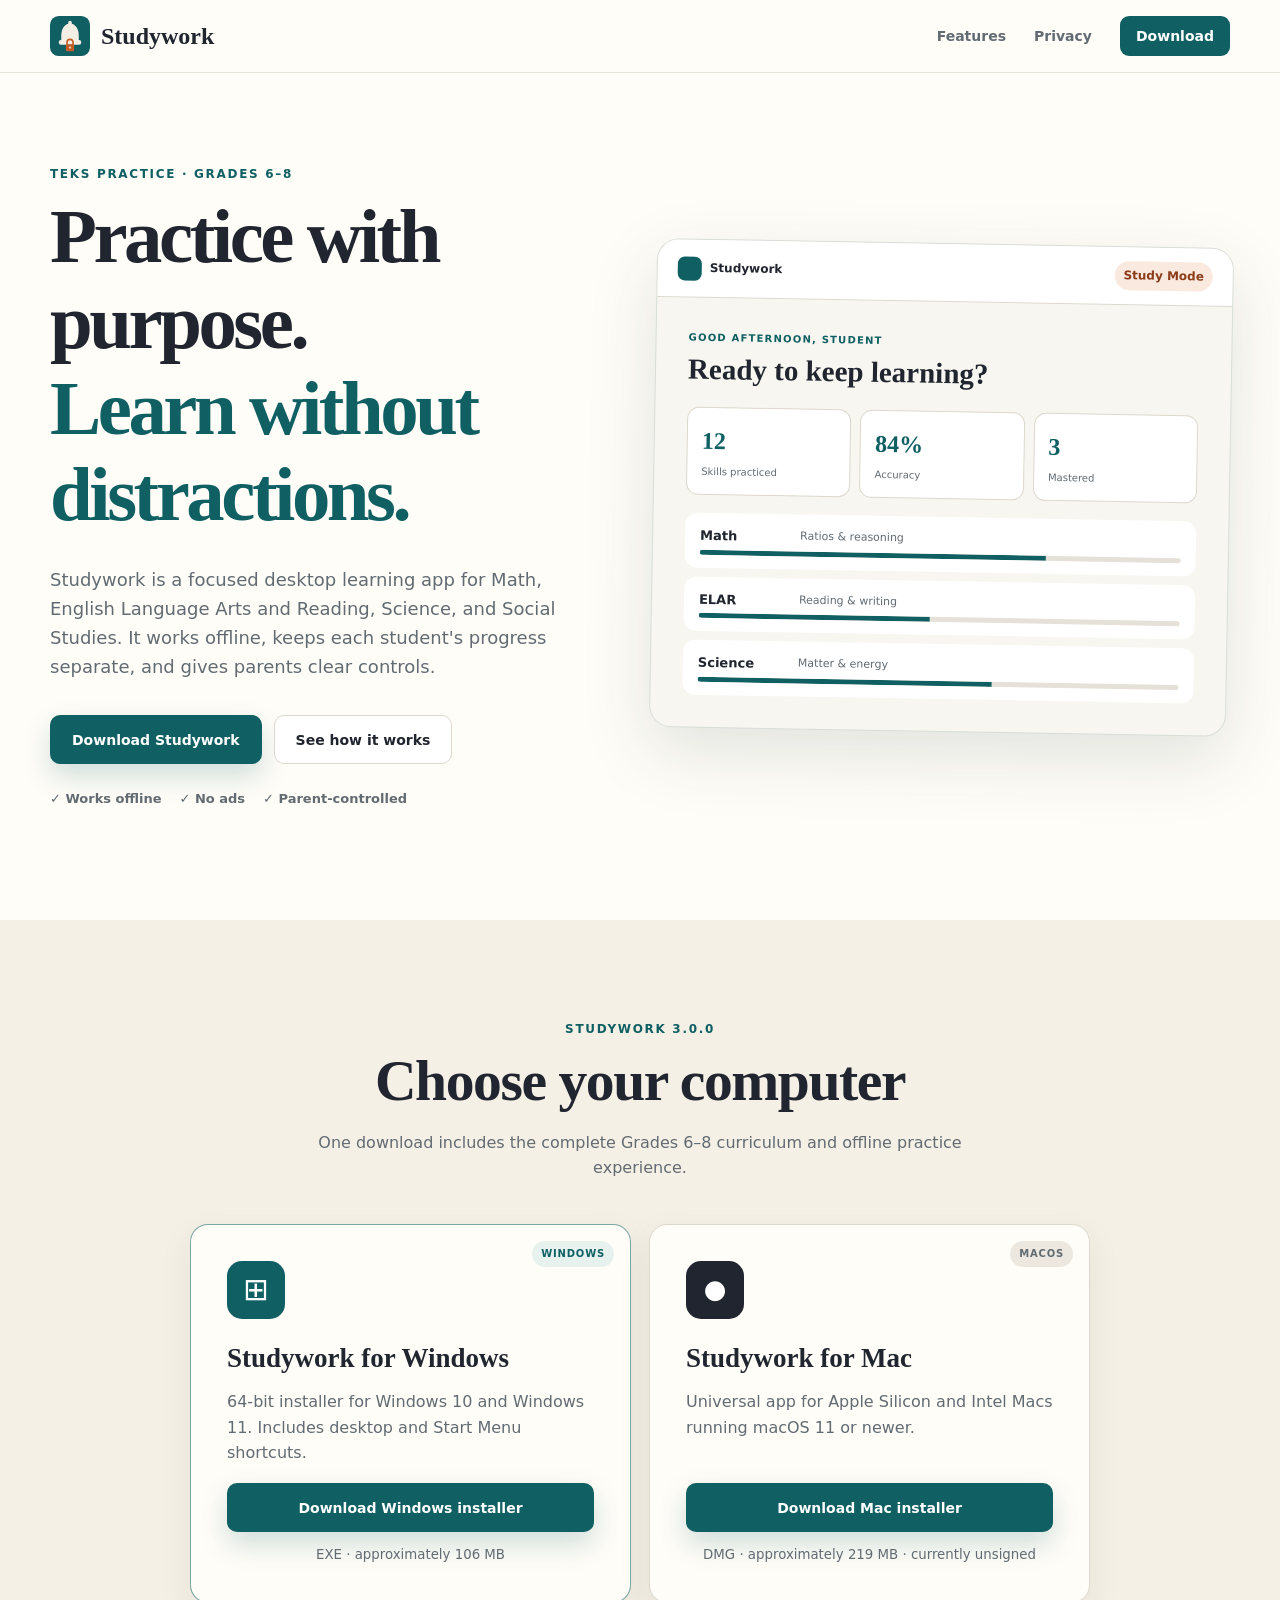
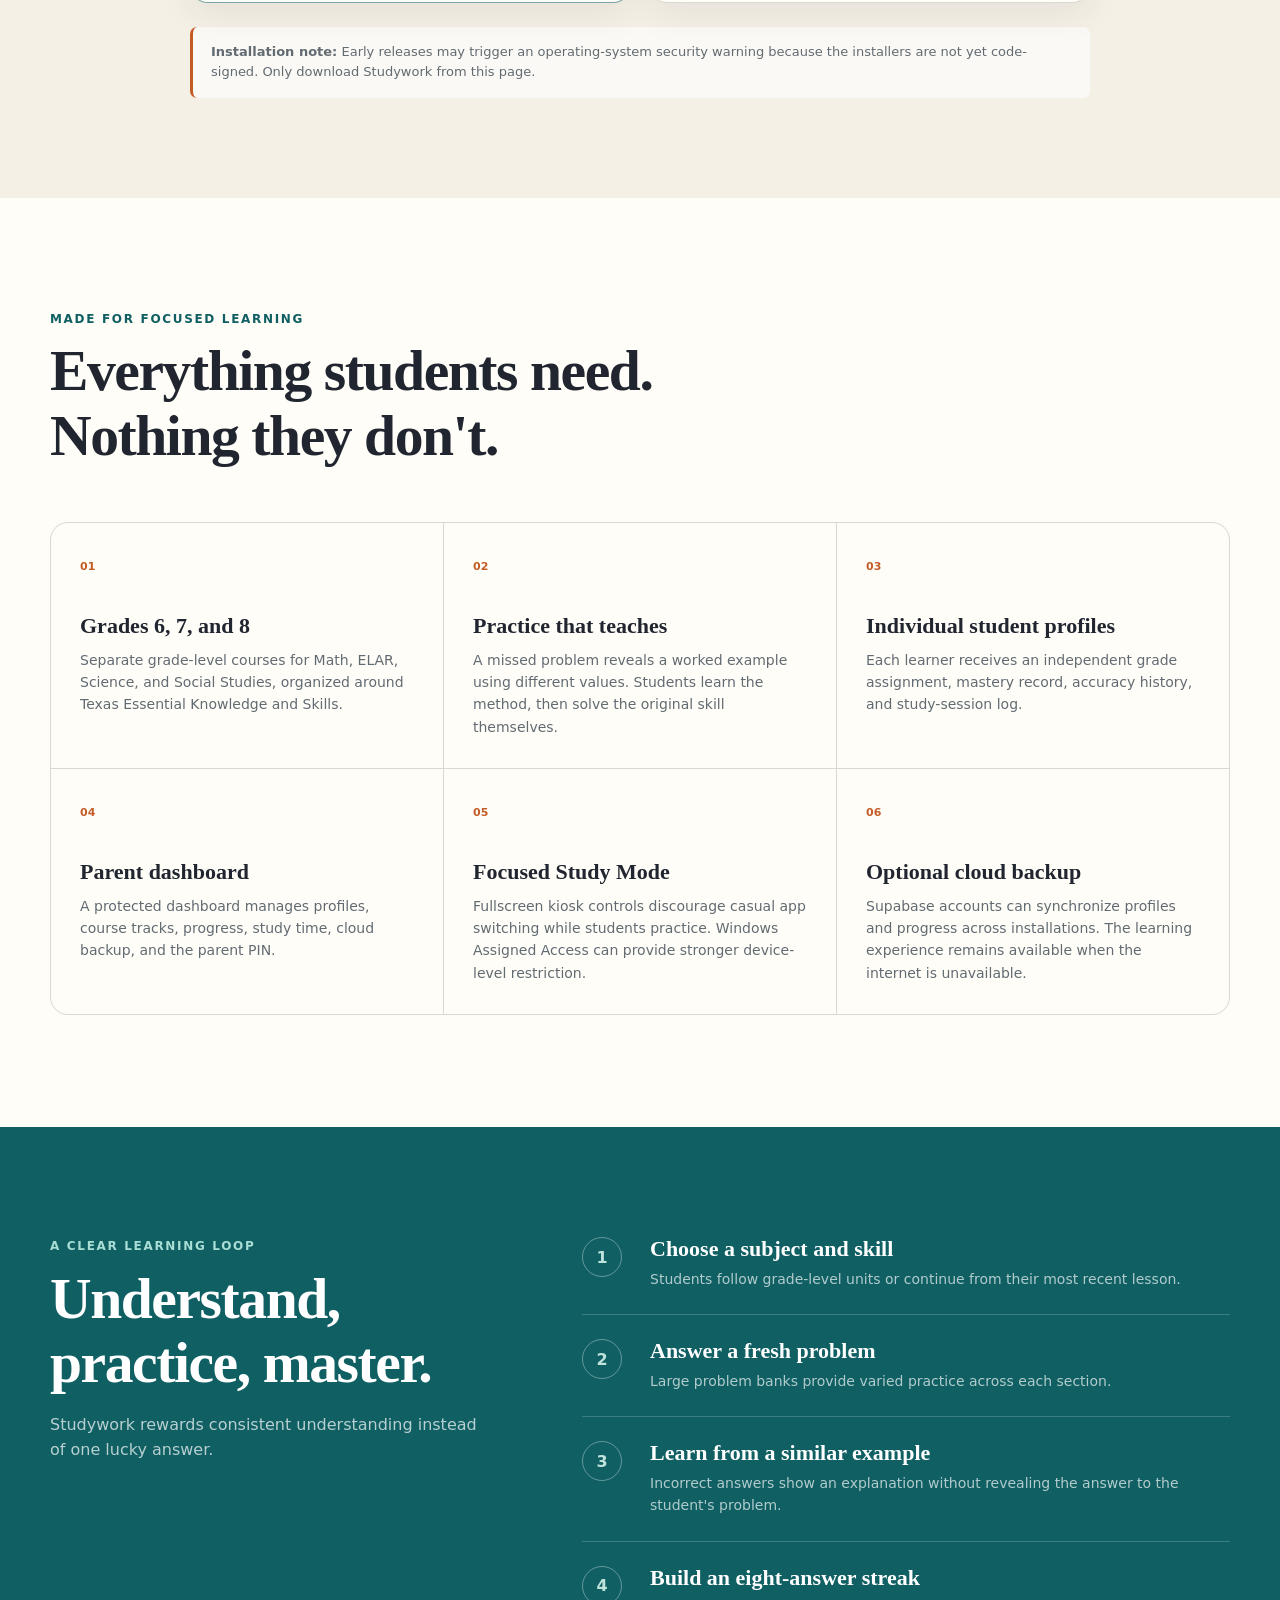
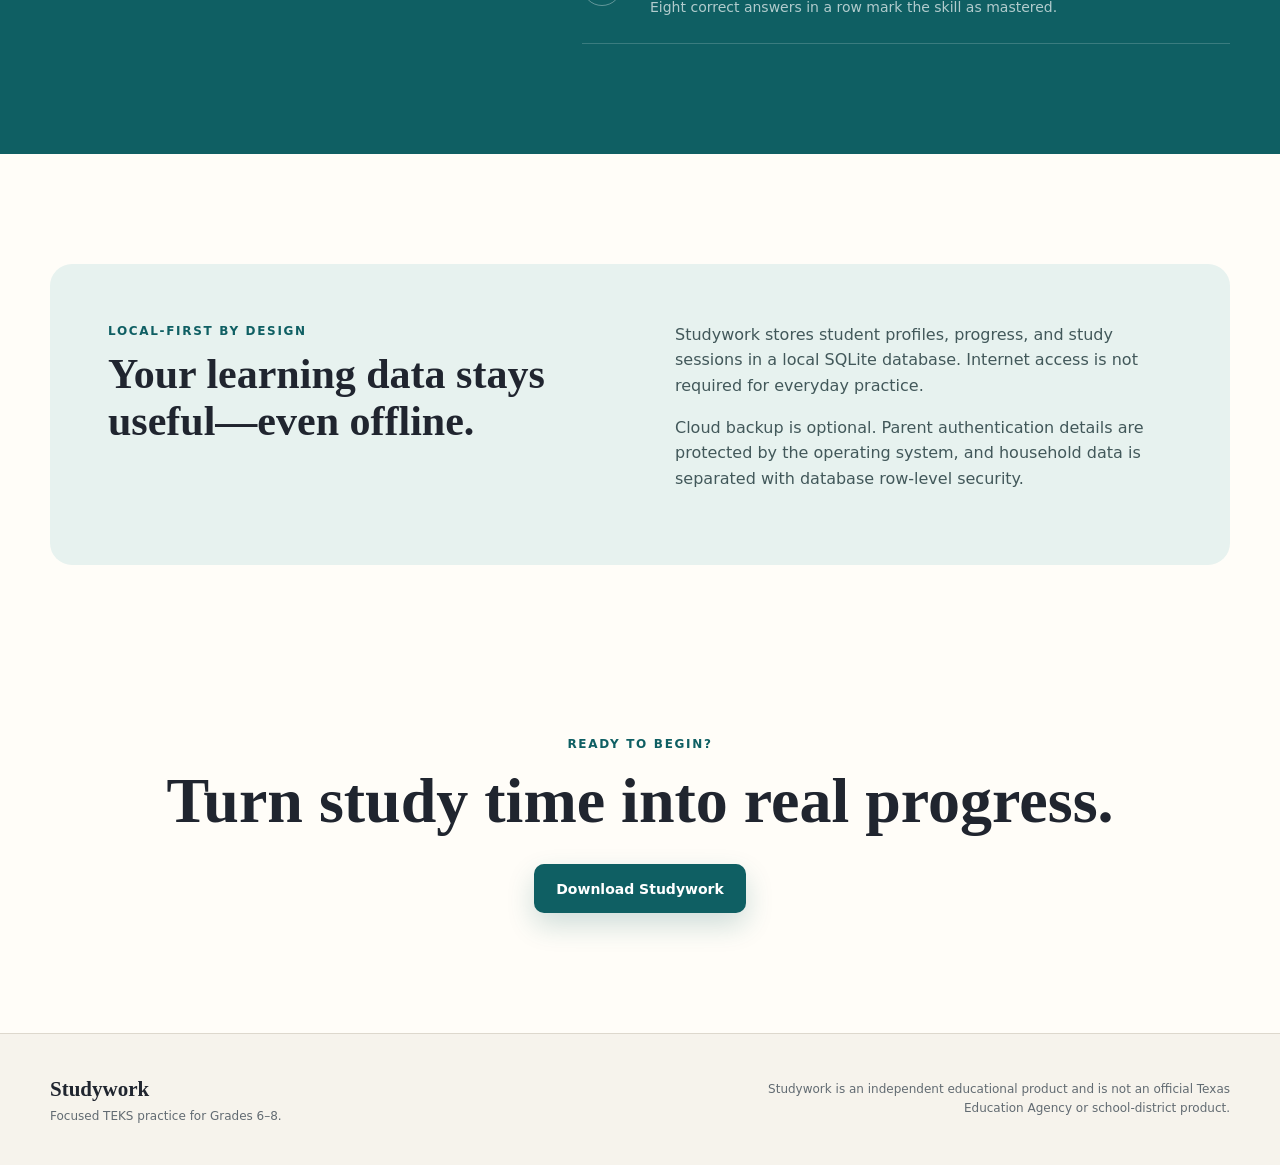
==== index.html @ e93b328a "Launch Studywork download website" ====
<!doctype html>
<html lang="en">
  <head>
    <meta charset="UTF-8" />
    <meta name="viewport" content="width=device-width, initial-scale=1.0" />
    <meta name="theme-color" content="#0f5f63" />
    <meta name="description" content="Download Studywork for Windows or macOS. Offline-first TEKS practice for students in Grades 6–8." />
    <title>Studywork — Focused TEKS practice for Grades 6–8</title>
    <link rel="stylesheet" href="styles.css" />
  </head>
  <body>
    <header class="nav-wrap">
      <nav class="nav" aria-label="Primary navigation">
        <a class="brand" href="#top" aria-label="Studywork home">
          <svg viewBox="0 0 64 64" role="img" aria-hidden="true">
            <rect width="64" height="64" rx="14" fill="#0f5f63" />
            <rect x="29.2" y="7.5" width="5.6" height="9" rx="2.8" fill="#f4efe4" />
            <path d="M18 31c0-11.4 6.4-19 14-19s14 7.6 14 19v9.5H18V31z" fill="#f4efe4" />
            <rect x="14" y="38.5" width="36" height="7.5" rx="3.6" fill="#f4efe4" />
            <path d="M27.2 46.2v-4.1a4.8 4.8 0 0 1 9.6 0v4.1" fill="none" stroke="#c45c26" stroke-width="2.6" stroke-linecap="round" />
            <rect x="25.4" y="45.2" width="13.2" height="11.2" rx="2.4" fill="#c45c26" />
            <circle cx="32" cy="50.4" r="1.5" fill="#f4efe4" />
          </svg>
          <span>Studywork</span>
        </a>
        <div class="nav-links">
          <a href="#features">Features</a>
          <a href="#privacy">Privacy</a>
          <a class="nav-download" href="#download">Download</a>
        </div>
      </nav>
    </header>

    <main id="top">
      <section class="hero section-shell">
        <div class="hero-copy">
          <p class="eyebrow">TEKS practice · Grades 6–8</p>
          <h1>Practice with purpose.<br /><span>Learn without distractions.</span></h1>
          <p class="hero-lead">Studywork is a focused desktop learning app for Math, English Language Arts and Reading, Science, and Social Studies. It works offline, keeps each student's progress separate, and gives parents clear controls.</p>
          <div class="hero-actions">
            <a class="button primary" href="#download">Download Studywork</a>
            <a class="button secondary" href="#how-it-works">See how it works</a>
          </div>
          <div class="hero-notes" aria-label="Product highlights">
            <span>✓ Works offline</span>
            <span>✓ No ads</span>
            <span>✓ Parent-controlled</span>
          </div>
        </div>
        <div class="product-preview" aria-label="Studywork product overview">
          <div class="preview-topbar">
            <span class="mini-brand"><i></i> Studywork</span>
            <span class="lock-pill">Study Mode</span>
          </div>
          <div class="preview-body">
            <p class="mini-label">GOOD AFTERNOON, STUDENT</p>
            <h2>Ready to keep learning?</h2>
            <div class="preview-progress">
              <div><strong>12</strong><span>Skills practiced</span></div>
              <div><strong>84%</strong><span>Accuracy</span></div>
              <div><strong>3</strong><span>Mastered</span></div>
            </div>
            <div class="subject-row">
              <article><b>Math</b><span>Ratios &amp; reasoning</span><i style="--progress:72%"></i></article>
              <article><b>ELAR</b><span>Reading &amp; writing</span><i style="--progress:48%"></i></article>
              <article><b>Science</b><span>Matter &amp; energy</span><i style="--progress:61%"></i></article>
            </div>
          </div>
        </div>
      </section>

      <section class="download-band" id="download">
        <div class="section-shell">
          <div class="section-heading centered">
            <p class="eyebrow">Studywork 3.0.0</p>
            <h2>Choose your computer</h2>
            <p>One download includes the complete Grades 6–8 curriculum and offline practice experience.</p>
          </div>
          <div class="download-grid">
            <article class="download-card recommended">
              <span class="recommended-label">Windows</span>
              <div class="platform-icon" aria-hidden="true">⊞</div>
              <h3>Studywork for Windows</h3>
              <p>64-bit installer for Windows 10 and Windows 11. Includes desktop and Start Menu shortcuts.</p>
              <a class="button primary full" href="https://github.com/krishngohel/Studywork-Website/releases/download/v3.0.0/Studywork-Setup-3.0.0-x64.exe">Download Windows installer</a>
              <small>EXE · approximately 106 MB</small>
            </article>
            <article class="download-card">
              <span class="recommended-label muted-label">macOS</span>
              <div class="platform-icon apple" aria-hidden="true">●</div>
              <h3>Studywork for Mac</h3>
              <p>Universal app for Apple Silicon and Intel Macs running macOS 11 or newer.</p>
              <a class="button primary full" href="https://github.com/krishngohel/Studywork-Website/releases/download/v3.0.0/Studywork-3.0.0-universal.dmg">Download Mac installer</a>
              <small>DMG · approximately 219 MB · currently unsigned</small>
            </article>
          </div>
          <p class="install-note"><b>Installation note:</b> Early releases may trigger an operating-system security warning because the installers are not yet code-signed. Only download Studywork from this page.</p>
        </div>
      </section>

      <section class="section-shell feature-section" id="features">
        <div class="section-heading">
          <p class="eyebrow">Made for focused learning</p>
          <h2>Everything students need.<br />Nothing they don't.</h2>
        </div>
        <div class="feature-grid">
          <article><span>01</span><h3>Grades 6, 7, and 8</h3><p>Separate grade-level courses for Math, ELAR, Science, and Social Studies, organized around Texas Essential Knowledge and Skills.</p></article>
          <article><span>02</span><h3>Practice that teaches</h3><p>A missed problem reveals a worked example using different values. Students learn the method, then solve the original skill themselves.</p></article>
          <article><span>03</span><h3>Individual student profiles</h3><p>Each learner receives an independent grade assignment, mastery record, accuracy history, and study-session log.</p></article>
          <article><span>04</span><h3>Parent dashboard</h3><p>A protected dashboard manages profiles, course tracks, progress, study time, cloud backup, and the parent PIN.</p></article>
          <article><span>05</span><h3>Focused Study Mode</h3><p>Fullscreen kiosk controls discourage casual app switching while students practice. Windows Assigned Access can provide stronger device-level restriction.</p></article>
          <article><span>06</span><h3>Optional cloud backup</h3><p>Supabase accounts can synchronize profiles and progress across installations. The learning experience remains available when the internet is unavailable.</p></article>
        </div>
      </section>

      <section class="process-section" id="how-it-works">
        <div class="section-shell process-grid">
          <div class="section-heading">
            <p class="eyebrow">A clear learning loop</p>
            <h2>Understand, practice, master.</h2>
            <p>Studywork rewards consistent understanding instead of one lucky answer.</p>
          </div>
          <ol class="steps">
            <li><span>1</span><div><h3>Choose a subject and skill</h3><p>Students follow grade-level units or continue from their most recent lesson.</p></div></li>
            <li><span>2</span><div><h3>Answer a fresh problem</h3><p>Large problem banks provide varied practice across each section.</p></div></li>
            <li><span>3</span><div><h3>Learn from a similar example</h3><p>Incorrect answers show an explanation without revealing the answer to the student's problem.</p></div></li>
            <li><span>4</span><div><h3>Build an eight-answer streak</h3><p>Eight correct answers in a row mark the skill as mastered.</p></div></li>
          </ol>
        </div>
      </section>

      <section class="section-shell privacy-section" id="privacy">
        <div class="privacy-card">
          <div>
            <p class="eyebrow">Local-first by design</p>
            <h2>Your learning data stays useful—even offline.</h2>
          </div>
          <div class="privacy-copy">
            <p>Studywork stores student profiles, progress, and study sessions in a local SQLite database. Internet access is not required for everyday practice.</p>
            <p>Cloud backup is optional. Parent authentication details are protected by the operating system, and household data is separated with database row-level security.</p>
          </div>
        </div>
      </section>

      <section class="final-cta section-shell">
        <p class="eyebrow">Ready to begin?</p>
        <h2>Turn study time into real progress.</h2>
        <a class="button primary" href="#download">Download Studywork</a>
      </section>
    </main>

    <footer>
      <div class="section-shell footer-inner">
        <div><b>Studywork</b><span>Focused TEKS practice for Grades 6–8.</span></div>
        <p>Studywork is an independent educational product and is not an official Texas Education Agency or school-district product.</p>
      </div>
    </footer>
  </body>
</html>
---- styles.css ----
:root {
  --ink: #20252f;
  --muted: #626b72;
  --teal: #0f5f63;
  --teal-dark: #0a474b;
  --teal-pale: #e7f2ef;
  --cream: #f5f0e6;
  --paper: #fffdf8;
  --orange: #c45c26;
  --line: #ddd8cd;
  --shadow: 0 24px 70px rgba(23, 53, 54, .13);
}

* { box-sizing: border-box; }
html { scroll-behavior: smooth; }
body { margin: 0; background: var(--paper); color: var(--ink); font-family: Inter, ui-sans-serif, system-ui, -apple-system, BlinkMacSystemFont, "Segoe UI", sans-serif; line-height: 1.6; }
a { color: inherit; }
.section-shell { width: min(1180px, calc(100% - 40px)); margin-inline: auto; }
.nav-wrap { position: sticky; top: 0; z-index: 20; border-bottom: 1px solid rgba(221, 216, 205, .75); background: rgba(255, 253, 248, .91); backdrop-filter: blur(16px); }
.nav { min-height: 72px; width: min(1180px, calc(100% - 40px)); margin: auto; display: flex; align-items: center; justify-content: space-between; gap: 24px; }
.brand { display: flex; align-items: center; gap: 11px; text-decoration: none; font-family: Georgia, serif; font-size: 24px; font-weight: 800; }
.brand svg { width: 40px; height: 40px; }
.nav-links { display: flex; align-items: center; gap: 28px; }
.nav-links a { color: var(--muted); font-size: 14px; font-weight: 700; text-decoration: none; }
.nav-links a:hover { color: var(--teal); }
.nav-links .nav-download { padding: 9px 16px; border-radius: 9px; background: var(--teal); color: white; }

.hero { min-height: 740px; display: grid; grid-template-columns: .96fr 1.04fr; align-items: center; gap: 70px; padding-block: 92px 110px; }
.eyebrow { margin: 0 0 10px; color: var(--teal); font-size: 12px; font-weight: 850; letter-spacing: .14em; text-transform: uppercase; }
h1, h2, h3 { font-family: Georgia, "Times New Roman", serif; line-height: 1.12; }
h1 { max-width: 720px; margin: 0; font-size: clamp(50px, 6vw, 82px); letter-spacing: -.045em; }
h1 span { color: var(--teal); }
.hero-lead { max-width: 650px; margin: 28px 0 0; color: var(--muted); font-size: 18px; }
.hero-actions { display: flex; flex-wrap: wrap; gap: 12px; margin-top: 34px; }
.button { min-height: 49px; display: inline-flex; align-items: center; justify-content: center; padding: 0 21px; border: 1px solid transparent; border-radius: 10px; font-size: 14px; font-weight: 800; text-decoration: none; transition: transform .18s ease, box-shadow .18s ease, background .18s ease; }
.button:hover { transform: translateY(-2px); }
.button.primary { background: var(--teal); color: white; box-shadow: 0 12px 28px rgba(15, 95, 99, .2); }
.button.primary:hover { background: var(--teal-dark); }
.button.secondary { border-color: var(--line); background: white; color: var(--ink); }
.button.full { width: 100%; }
.hero-notes { display: flex; flex-wrap: wrap; gap: 18px; margin-top: 25px; color: var(--muted); font-size: 13px; font-weight: 650; }

.product-preview { overflow: hidden; border: 1px solid #d8ddd8; border-radius: 22px; background: #f7f6f0; box-shadow: var(--shadow); transform: rotate(1deg); }
.preview-topbar { height: 58px; display: flex; align-items: center; justify-content: space-between; padding: 0 20px; border-bottom: 1px solid var(--line); background: white; font-size: 12px; font-weight: 800; }
.mini-brand { display: flex; align-items: center; gap: 8px; }
.mini-brand i { width: 24px; height: 24px; display: block; border-radius: 7px; background: var(--teal); }
.lock-pill { padding: 5px 9px; border-radius: 99px; background: #fae9df; color: #8b3c18; }
.preview-body { padding: 32px; }
.mini-label { margin: 0; color: var(--teal); font-size: 10px; font-weight: 850; letter-spacing: .12em; }
.preview-body h2 { margin: 7px 0 22px; font-size: 29px; }
.preview-progress { display: grid; grid-template-columns: repeat(3, 1fr); gap: 9px; }
.preview-progress div { padding: 14px; border: 1px solid var(--line); border-radius: 12px; background: white; }
.preview-progress strong, .preview-progress span { display: block; }
.preview-progress strong { color: var(--teal); font-family: Georgia, serif; font-size: 24px; }
.preview-progress span { margin-top: 3px; color: var(--muted); font-size: 10px; }
.subject-row { display: grid; gap: 9px; margin-top: 18px; }
.subject-row article { display: grid; grid-template-columns: 90px 1fr; gap: 3px 10px; padding: 13px 15px; border-radius: 12px; background: white; }
.subject-row b { font-size: 13px; }
.subject-row span { color: var(--muted); font-size: 11px; }
.subject-row i { grid-column: 1 / -1; height: 5px; overflow: hidden; border-radius: 99px; background: #e5e1d8; }
.subject-row i::before { content: ""; display: block; width: var(--progress); height: 100%; background: var(--teal); }

.download-band { padding: 100px 0; background: var(--cream); }
.section-heading h2 { margin: 0; font-size: clamp(38px, 4.5vw, 58px); letter-spacing: -.025em; }
.section-heading > p:last-child { max-width: 680px; color: var(--muted); }
.section-heading.centered { text-align: center; }
.section-heading.centered > p:last-child { margin-inline: auto; }
.download-grid { max-width: 900px; display: grid; grid-template-columns: repeat(2, 1fr); gap: 18px; margin: 43px auto 0; }
.download-card { position: relative; padding: 36px; border: 1px solid var(--line); border-radius: 18px; background: var(--paper); box-shadow: 0 12px 35px rgba(38, 46, 46, .07); }
.download-card.recommended { border-color: rgba(15, 95, 99, .55); }
.recommended-label { position: absolute; top: 16px; right: 16px; padding: 5px 9px; border-radius: 99px; background: var(--teal-pale); color: var(--teal); font-size: 10px; font-weight: 850; letter-spacing: .08em; text-transform: uppercase; }
.muted-label { background: #ece8df; color: var(--muted); }
.platform-icon { width: 58px; height: 58px; display: grid; place-items: center; margin-bottom: 24px; border-radius: 15px; background: var(--teal); color: white; font-size: 31px; font-weight: 300; }
.platform-icon.apple { background: var(--ink); font-size: 26px; }
.download-card h3 { margin: 0; font-size: 27px; }
.download-card p { min-height: 78px; color: var(--muted); }
.download-card small { display: block; margin-top: 12px; color: var(--muted); text-align: center; }
.install-note { max-width: 900px; margin: 24px auto 0; padding: 15px 18px; border-left: 3px solid var(--orange); border-radius: 7px; background: rgba(255,255,255,.62); color: var(--muted); font-size: 13px; }

.feature-section { padding-block: 112px; }
.feature-grid { display: grid; grid-template-columns: repeat(3, 1fr); gap: 1px; margin-top: 54px; border: 1px solid var(--line); border-radius: 18px; overflow: hidden; background: var(--line); }
.feature-grid article { min-height: 245px; padding: 29px; background: var(--paper); }
.feature-grid article > span { color: var(--orange); font-size: 11px; font-weight: 850; }
.feature-grid h3 { margin: 36px 0 10px; font-size: 22px; }
.feature-grid p { margin: 0; color: var(--muted); font-size: 14px; }

.process-section { padding-block: 110px; background: var(--teal); color: white; }
.process-grid { display: grid; grid-template-columns: .8fr 1.2fr; gap: 100px; }
.process-section .eyebrow { color: #a9ddd5; }
.process-section .section-heading p:last-child { color: rgba(255,255,255,.7); }
.steps { display: grid; gap: 0; margin: 0; padding: 0; list-style: none; }
.steps li { display: grid; grid-template-columns: 52px 1fr; gap: 16px; padding: 24px 0; border-bottom: 1px solid rgba(255,255,255,.18); }
.steps li:first-child { padding-top: 0; }
.steps li > span { width: 40px; height: 40px; display: grid; place-items: center; border: 1px solid rgba(255,255,255,.35); border-radius: 50%; color: #bfe3dc; font-weight: 800; }
.steps h3 { margin: 0; font-size: 22px; }
.steps p { margin: 6px 0 0; color: rgba(255,255,255,.68); font-size: 14px; }

.privacy-section { padding-block: 110px; }
.privacy-card { display: grid; grid-template-columns: 1fr 1fr; gap: 70px; padding: 58px; border-radius: 22px; background: var(--teal-pale); }
.privacy-card h2 { margin: 0; font-size: 42px; }
.privacy-copy { color: #42585a; }
.privacy-copy p:first-child { margin-top: 0; }
.final-cta { padding-block: 60px 120px; text-align: center; }
.final-cta h2 { margin: 0 auto 28px; font-size: clamp(38px, 5vw, 64px); }
footer { padding: 34px 0; border-top: 1px solid var(--line); background: #f6f3ec; }
.footer-inner { display: flex; align-items: center; justify-content: space-between; gap: 35px; }
.footer-inner div { display: grid; }
.footer-inner b { font-family: Georgia, serif; font-size: 21px; }
.footer-inner span, .footer-inner p { color: var(--muted); font-size: 12px; }
.footer-inner p { max-width: 520px; text-align: right; }

@media (max-width: 900px) {
  .hero { grid-template-columns: 1fr; min-height: auto; padding-block: 70px 90px; }
  .product-preview { max-width: 680px; transform: none; }
  .feature-grid { grid-template-columns: repeat(2, 1fr); }
  .process-grid, .privacy-card { grid-template-columns: 1fr; gap: 45px; }
}

@media (max-width: 650px) {
  .section-shell, .nav { width: min(100% - 26px, 1180px); }
  .nav-links > a:not(.nav-download) { display: none; }
  .hero { gap: 42px; padding-top: 54px; }
  h1 { font-size: 47px; }
  .hero-lead { font-size: 16px; }
  .preview-body { padding: 20px; }
  .preview-progress { grid-template-columns: 1fr; }
  .download-grid, .feature-grid { grid-template-columns: 1fr; }
  .download-card { padding: 28px; }
  .download-card p { min-height: 0; }
  .feature-grid article { min-height: 210px; }
  .privacy-card { padding: 30px 24px; }
  .privacy-card h2 { font-size: 34px; }
  .footer-inner { align-items: flex-start; flex-direction: column; }
  .footer-inner p { margin: 0; text-align: left; }
}

@media (prefers-reduced-motion: reduce) {
  html { scroll-behavior: auto; }
  *, *::before, *::after { transition: none !important; }
}
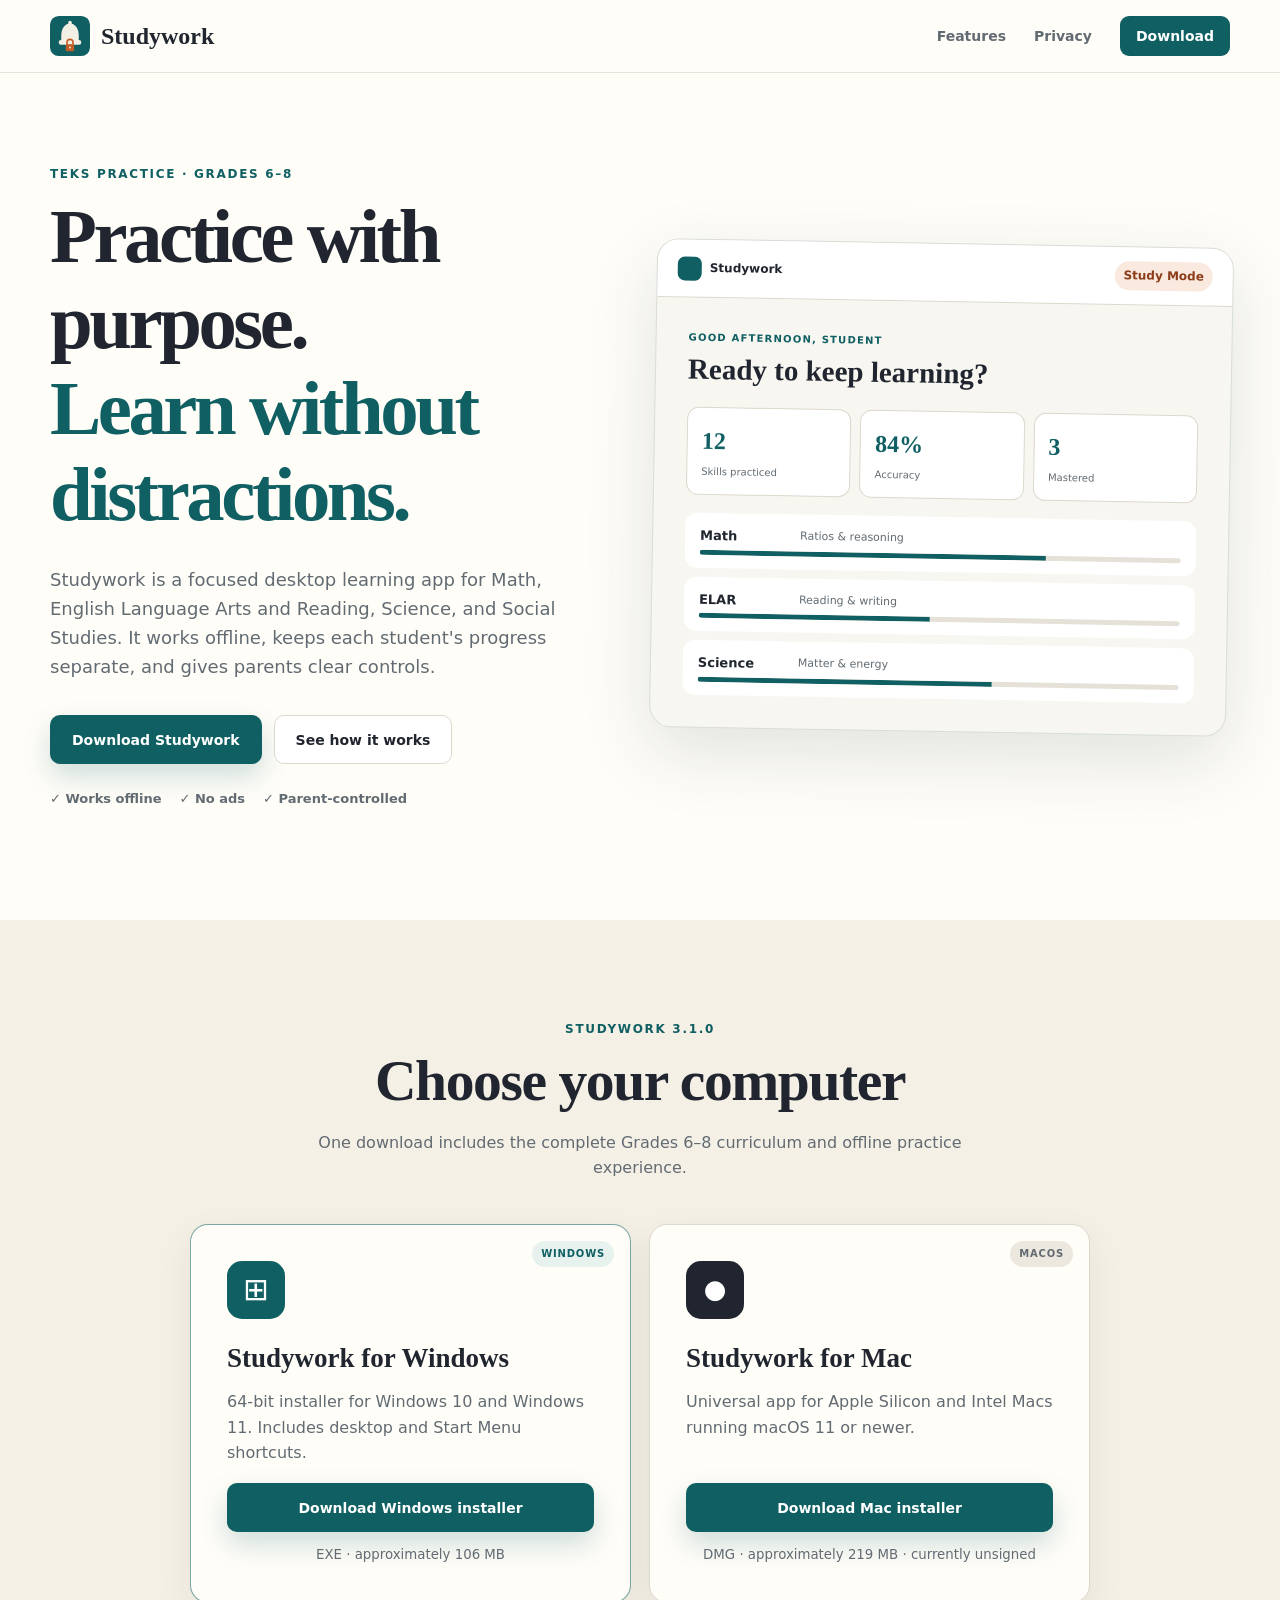
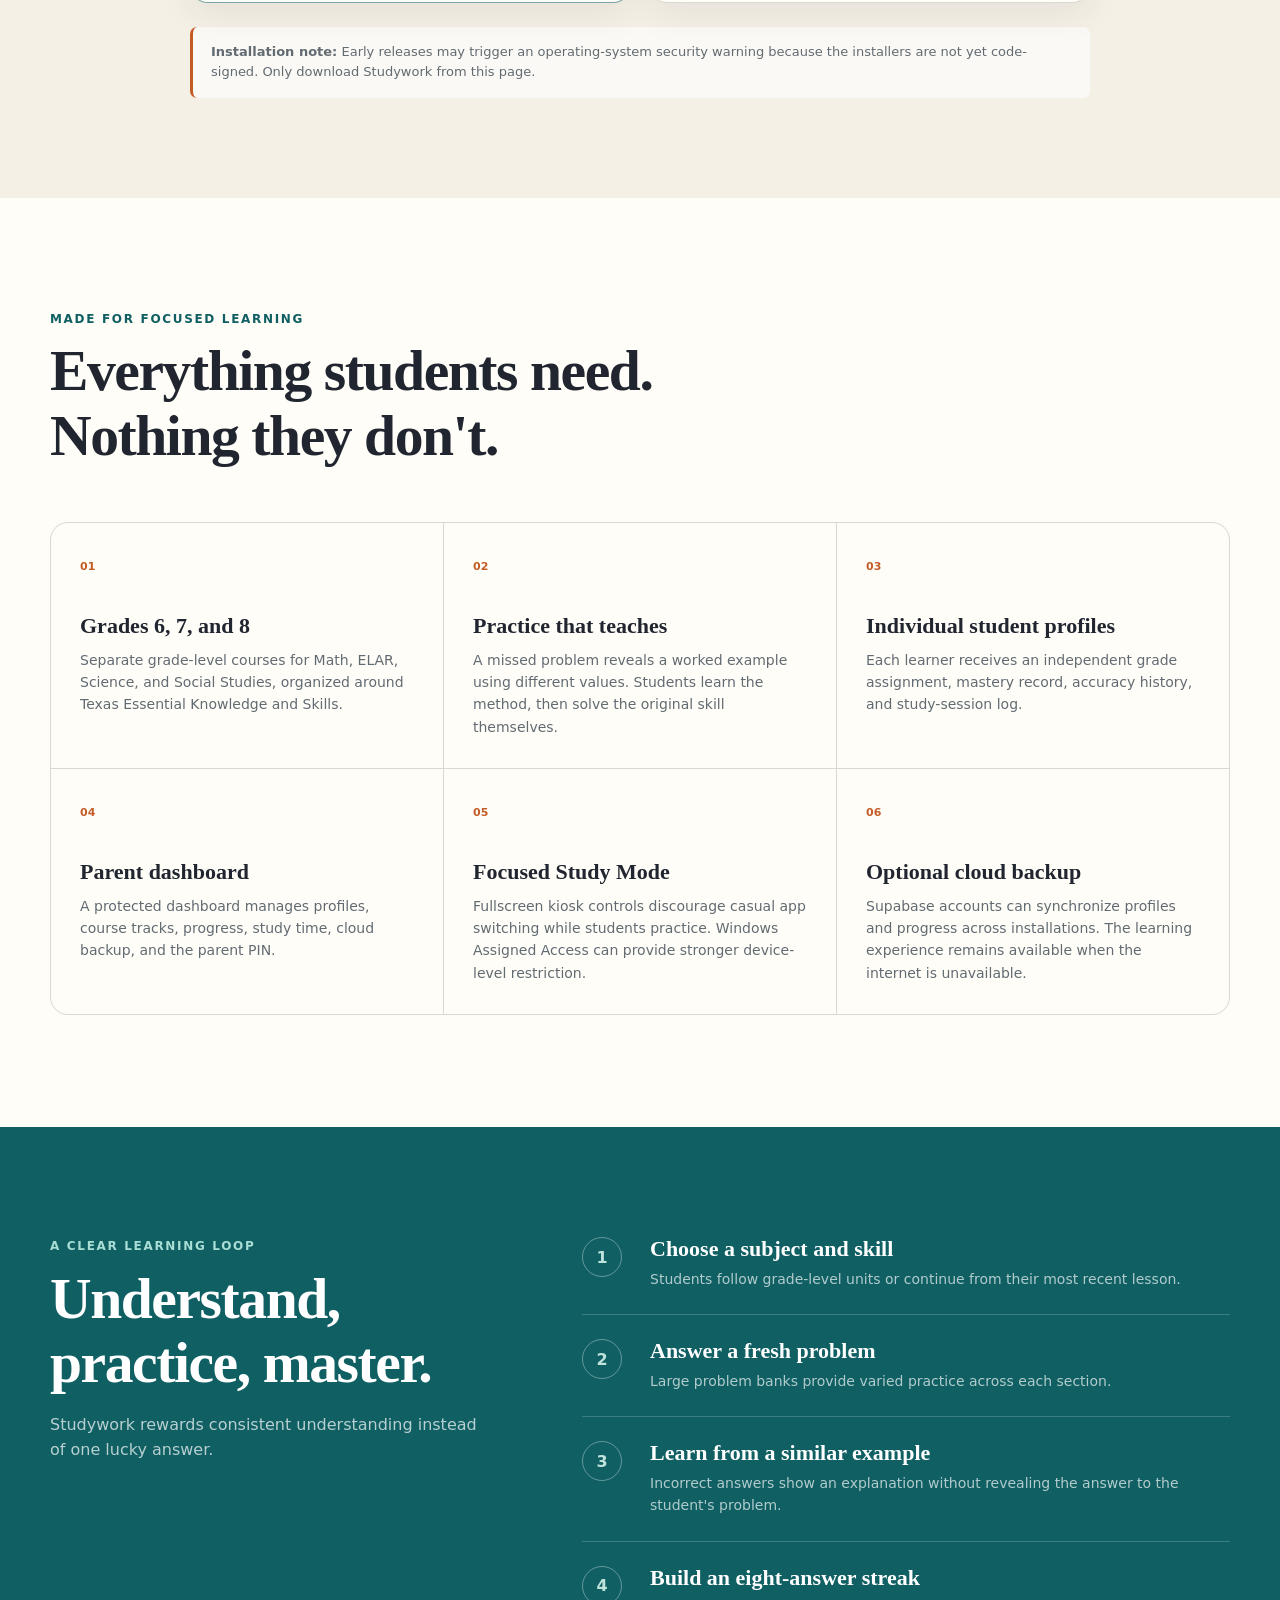
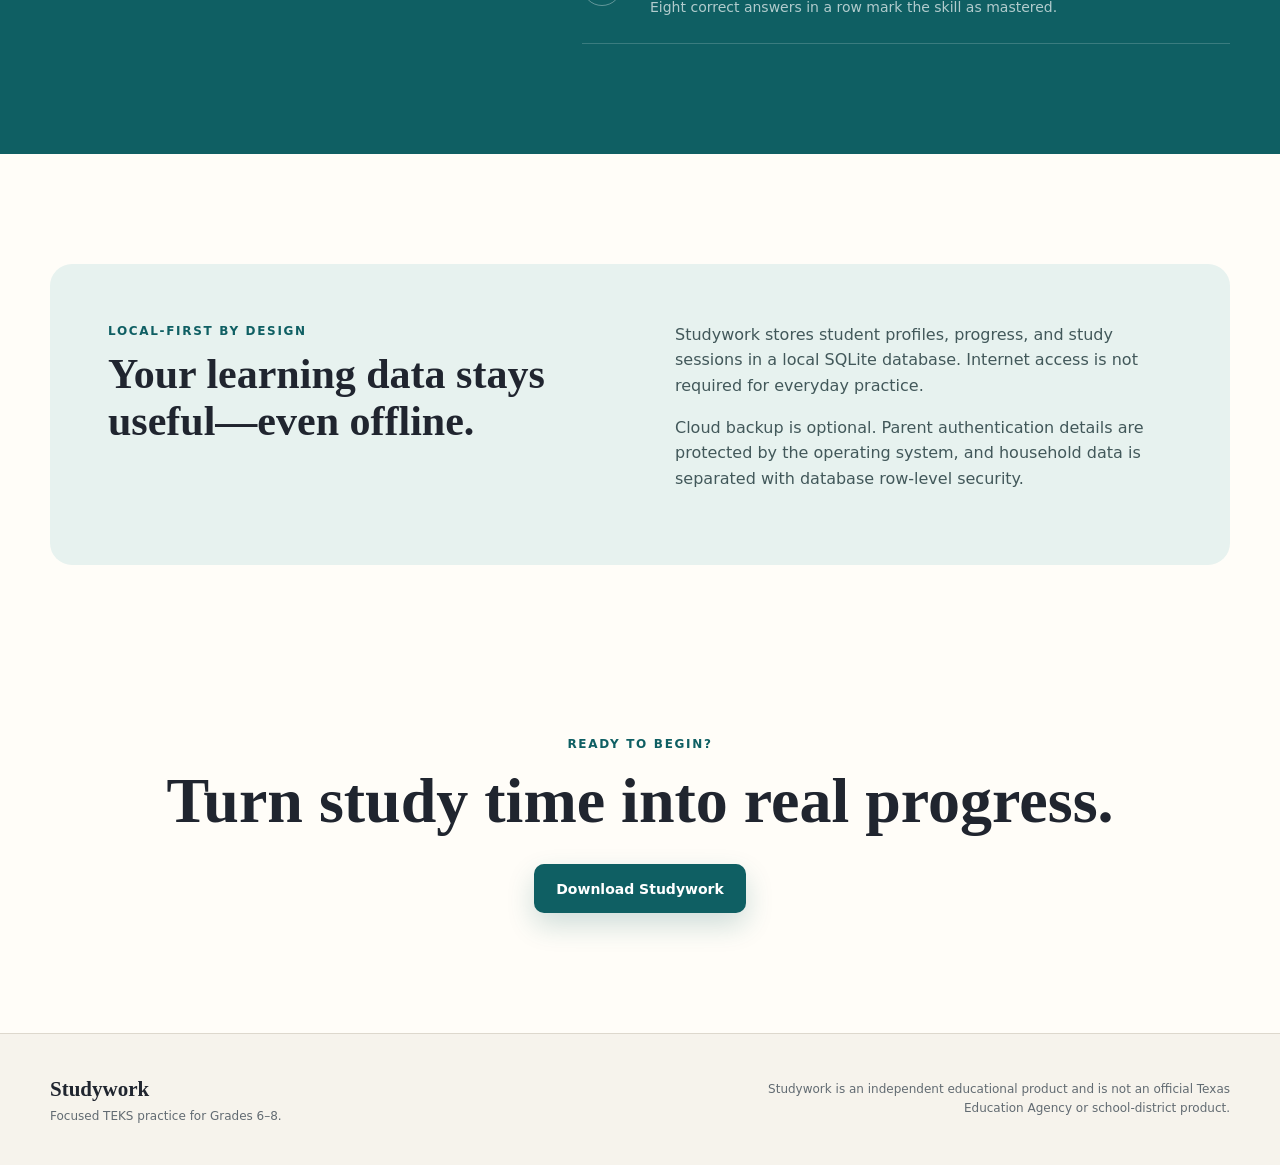
==== commit 24f72ca1: "Point downloads at Studywork 3.1.0" ====
--- a/index.html
+++ b/index.html
@@ -1,4 +1,4 @@
-<!doctype html>
+﻿<!doctype html>
 <html lang="en">
   <head>
     <meta charset="UTF-8" />
@@ -72,7 +72,7 @@
       <section class="download-band" id="download">
         <div class="section-shell">
           <div class="section-heading centered">
-            <p class="eyebrow">Studywork 3.0.0</p>
+            <p class="eyebrow">Studywork 3.1.0</p>
             <h2>Choose your computer</h2>
             <p>One download includes the complete Grades 6–8 curriculum and offline practice experience.</p>
           </div>
@@ -82,7 +82,7 @@
               <div class="platform-icon" aria-hidden="true">⊞</div>
               <h3>Studywork for Windows</h3>
               <p>64-bit installer for Windows 10 and Windows 11. Includes desktop and Start Menu shortcuts.</p>
-              <a class="button primary full" href="https://github.com/krishngohel/Studywork-Website/releases/download/v3.0.0/Studywork-Setup-3.0.0-x64.exe">Download Windows installer</a>
+              <a class="button primary full" href="https://github.com/krishngohel/Studywork-Website/releases/download/v3.1.0/Studywork-Setup-3.1.0-x64.exe">Download Windows installer</a>
               <small>EXE · approximately 106 MB</small>
             </article>
             <article class="download-card">
@@ -90,7 +90,7 @@
               <div class="platform-icon apple" aria-hidden="true">●</div>
               <h3>Studywork for Mac</h3>
               <p>Universal app for Apple Silicon and Intel Macs running macOS 11 or newer.</p>
-              <a class="button primary full" href="https://github.com/krishngohel/Studywork-Website/releases/download/v3.0.0/Studywork-3.0.0-universal.dmg">Download Mac installer</a>
+              <a class="button primary full" href="https://github.com/krishngohel/Studywork-Website/releases/download/v3.1.0/Studywork-3.1.0-universal.dmg">Download Mac installer</a>
               <small>DMG · approximately 219 MB · currently unsigned</small>
             </article>
           </div>
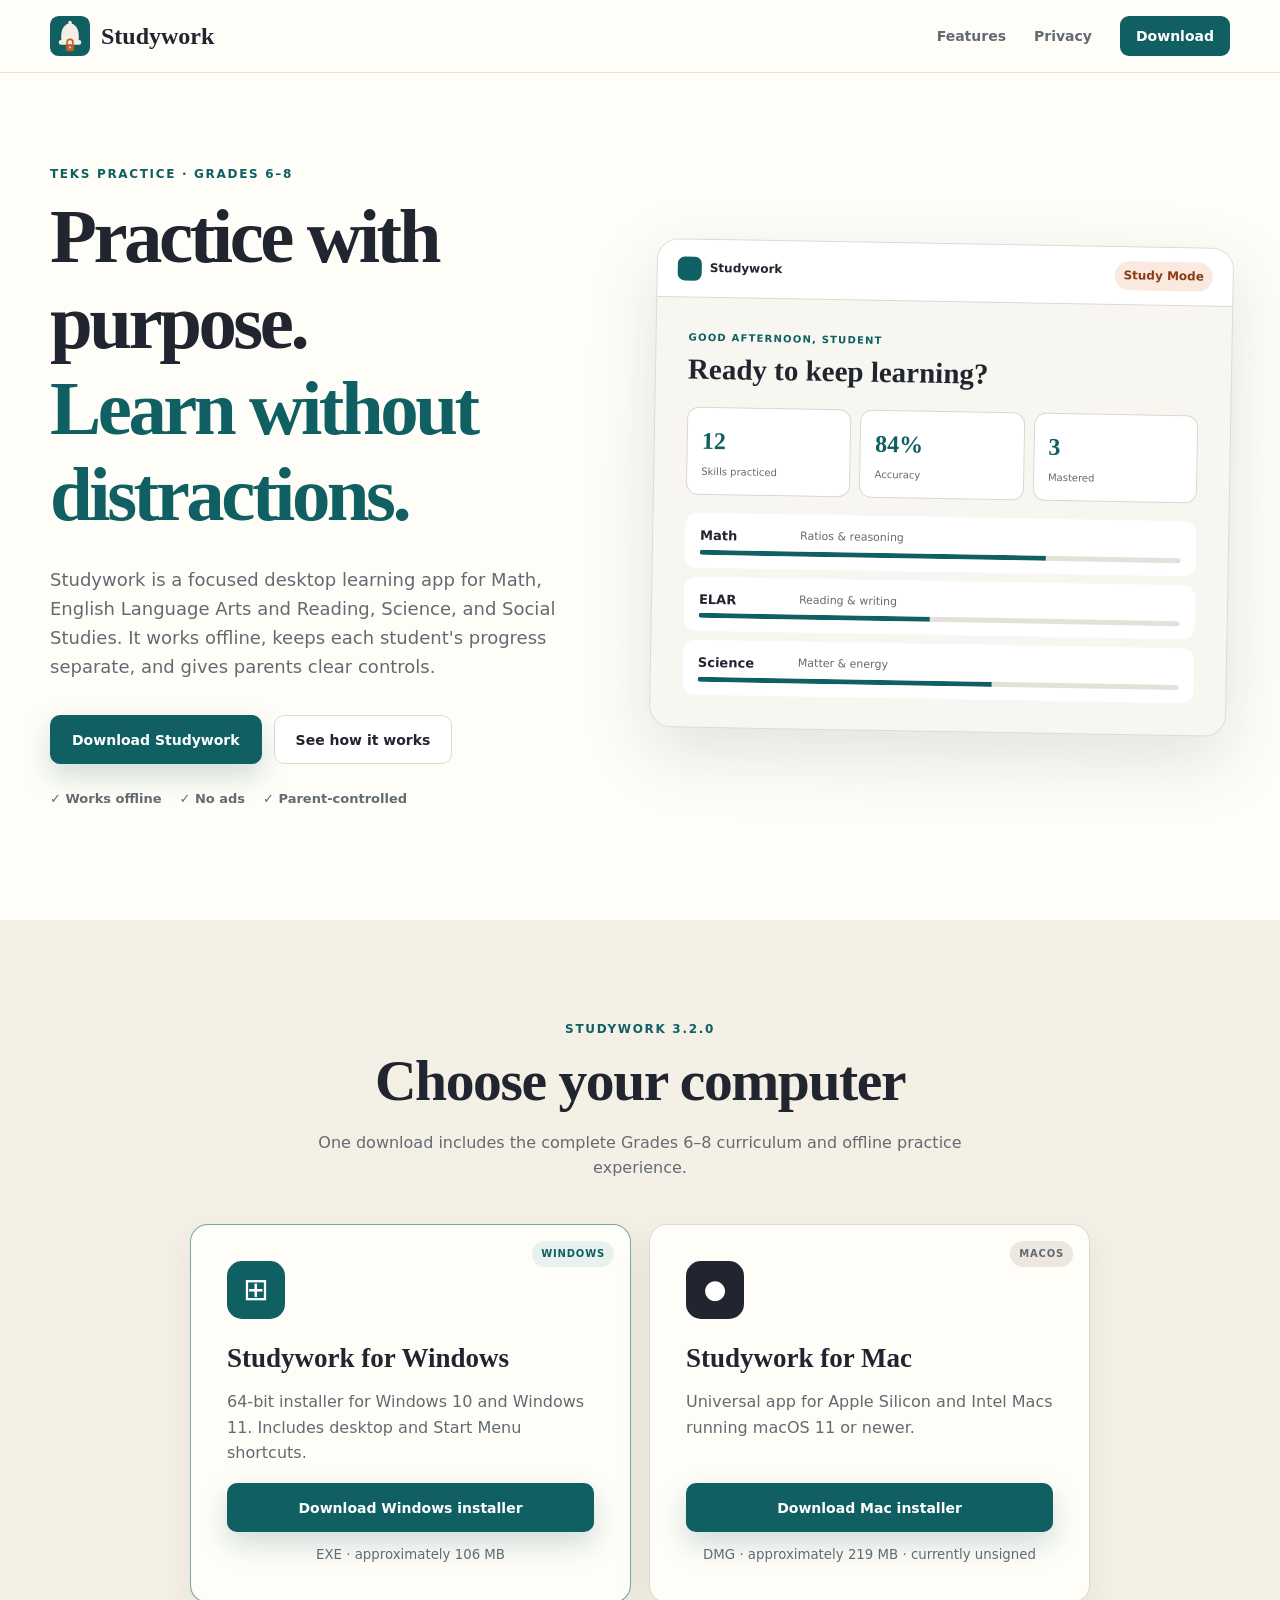
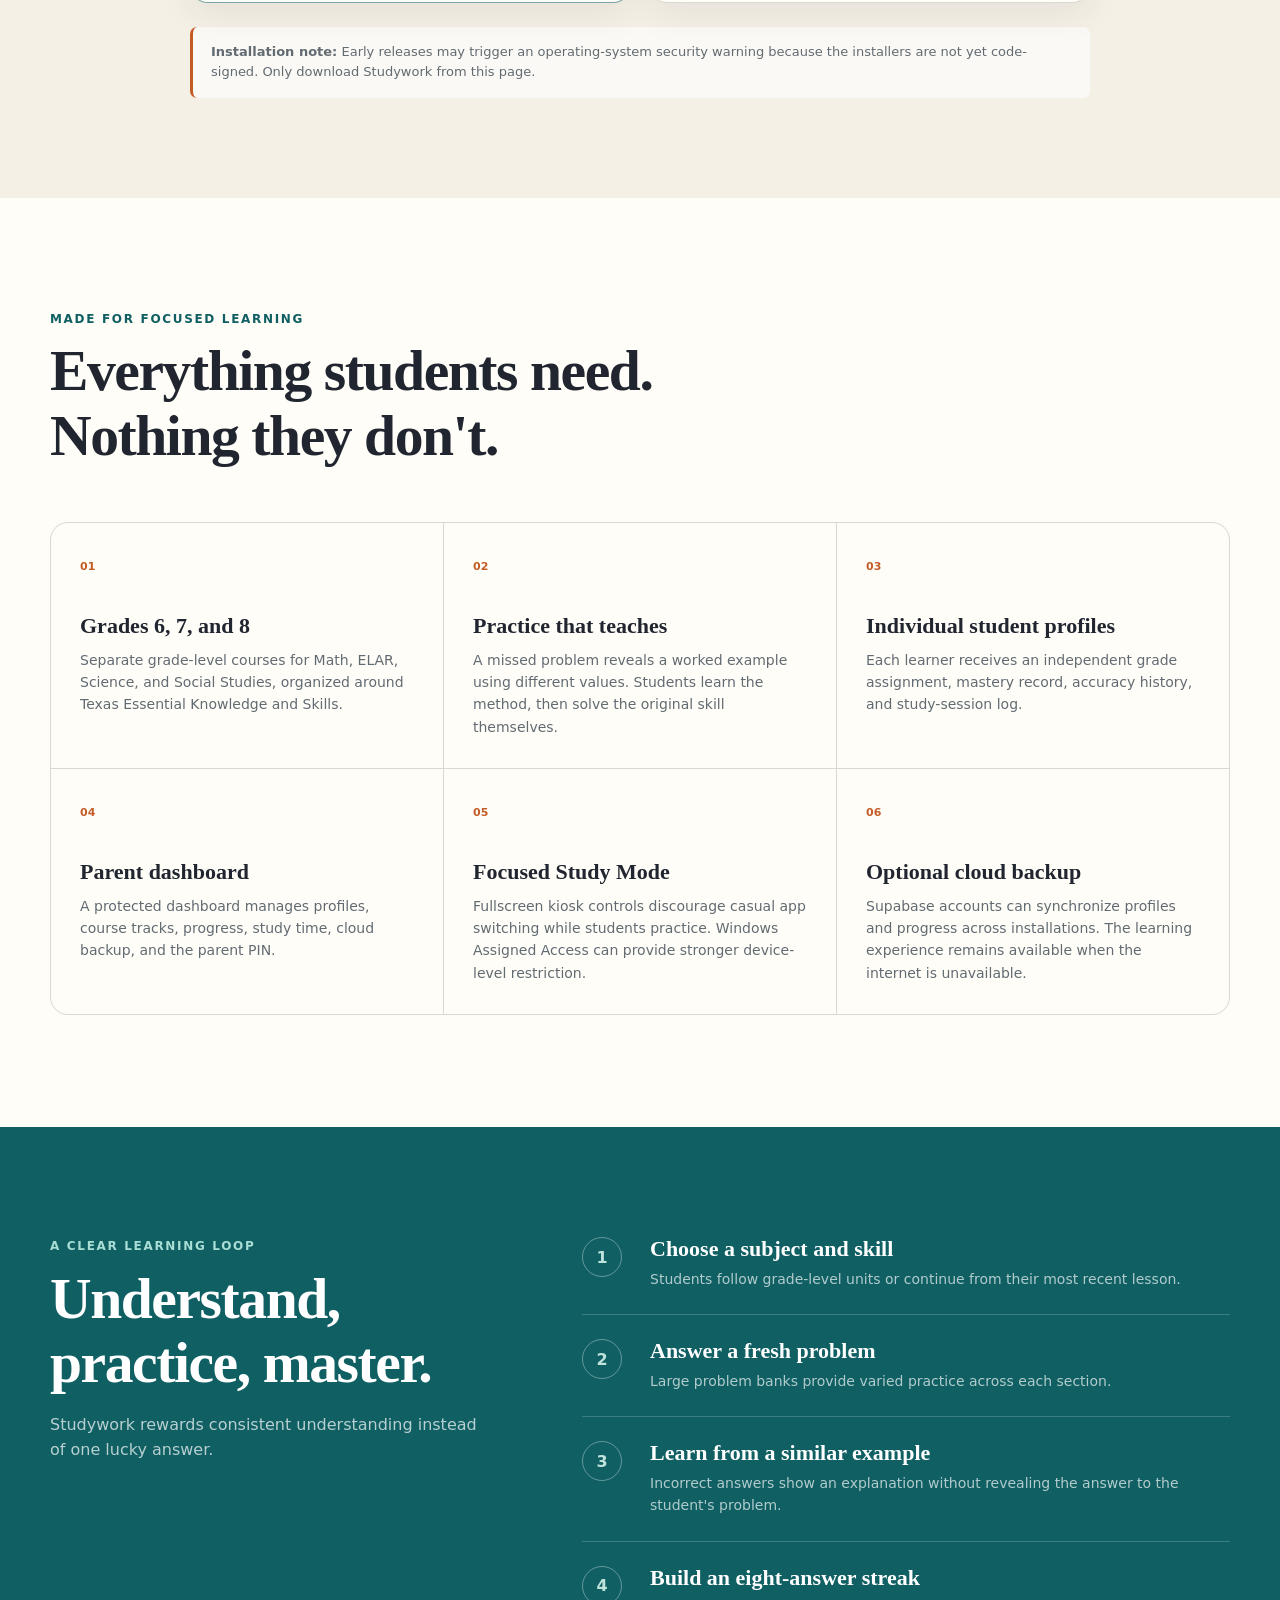
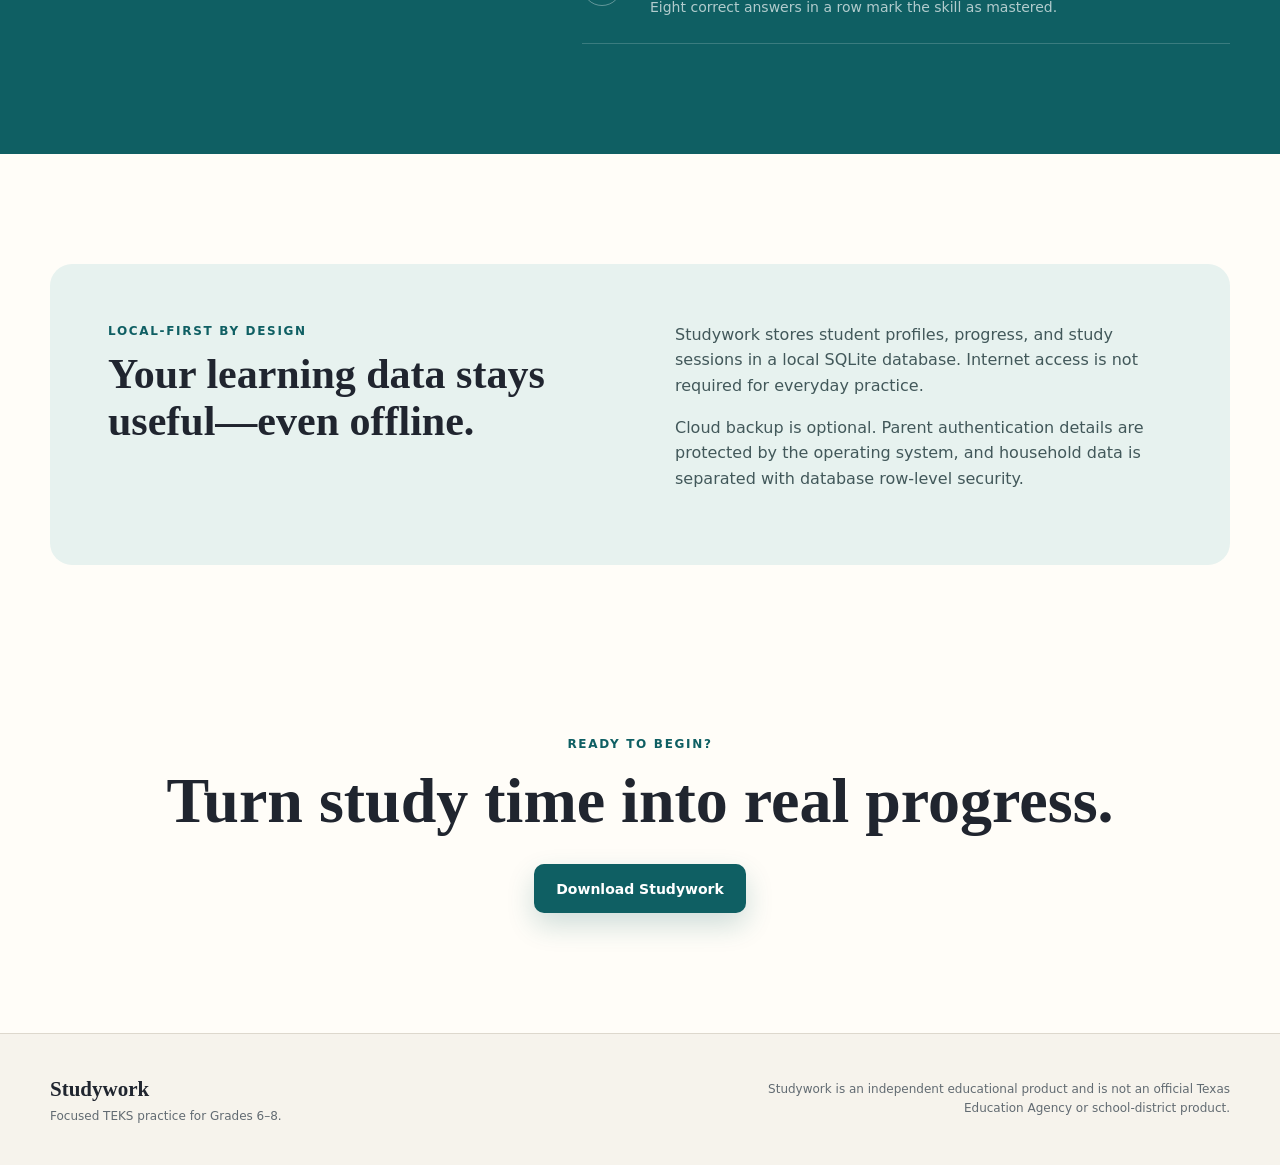
==== commit 22decb94: "Point downloads at Studywork 3.2.0" ====
--- a/index.html
+++ b/index.html
@@ -72,7 +72,7 @@
       <section class="download-band" id="download">
         <div class="section-shell">
           <div class="section-heading centered">
-            <p class="eyebrow">Studywork 3.1.0</p>
+            <p class="eyebrow">Studywork 3.2.0</p>
             <h2>Choose your computer</h2>
             <p>One download includes the complete Grades 6–8 curriculum and offline practice experience.</p>
           </div>
@@ -82,7 +82,7 @@
               <div class="platform-icon" aria-hidden="true">⊞</div>
               <h3>Studywork for Windows</h3>
               <p>64-bit installer for Windows 10 and Windows 11. Includes desktop and Start Menu shortcuts.</p>
-              <a class="button primary full" href="https://github.com/krishngohel/Studywork-Website/releases/download/v3.1.0/Studywork-Setup-3.1.0-x64.exe">Download Windows installer</a>
+              <a class="button primary full" href="https://github.com/krishngohel/Studywork-Website/releases/download/v3.2.0/Studywork-Setup-3.2.0-x64.exe">Download Windows installer</a>
               <small>EXE · approximately 106 MB</small>
             </article>
             <article class="download-card">
@@ -90,7 +90,7 @@
               <div class="platform-icon apple" aria-hidden="true">●</div>
               <h3>Studywork for Mac</h3>
               <p>Universal app for Apple Silicon and Intel Macs running macOS 11 or newer.</p>
-              <a class="button primary full" href="https://github.com/krishngohel/Studywork-Website/releases/download/v3.1.0/Studywork-3.1.0-universal.dmg">Download Mac installer</a>
+              <a class="button primary full" href="https://github.com/krishngohel/Studywork-Website/releases/download/v3.2.0/Studywork-3.2.0-universal.dmg">Download Mac installer</a>
               <small>DMG · approximately 219 MB · currently unsigned</small>
             </article>
           </div>
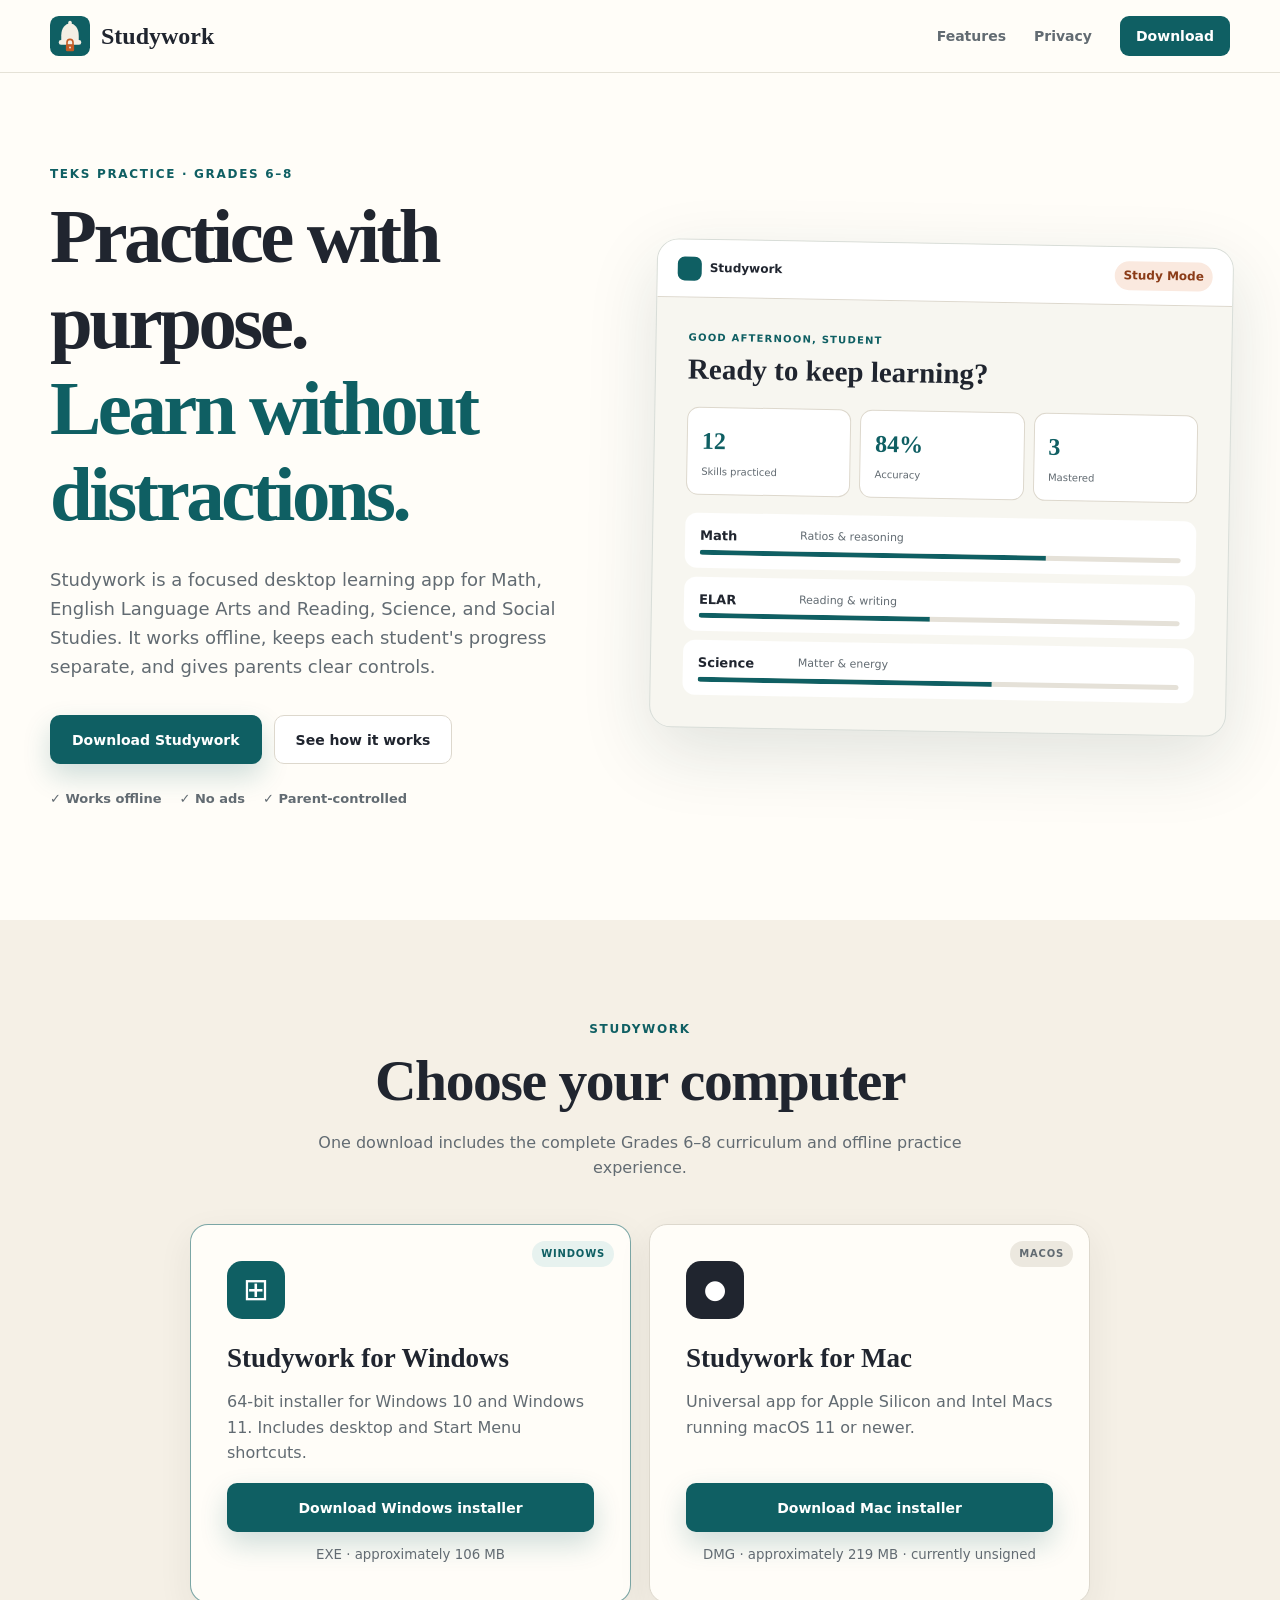
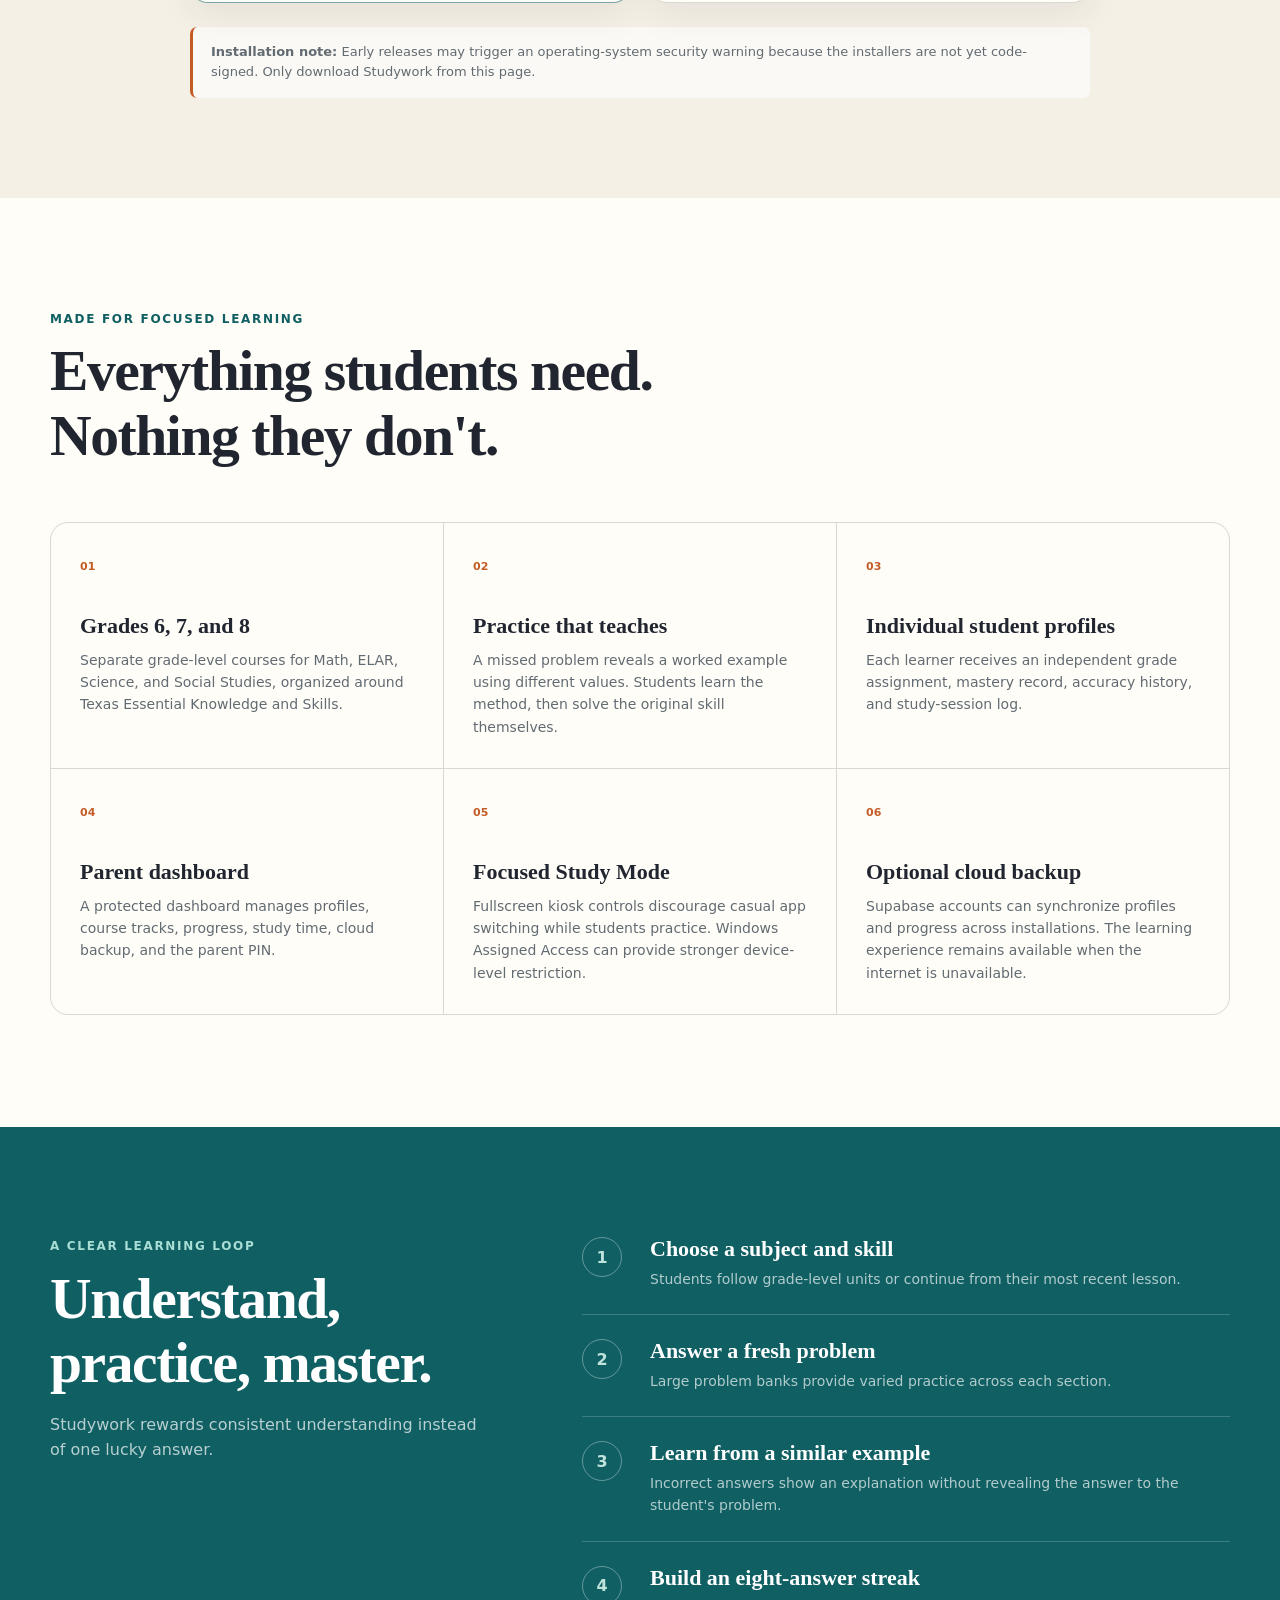
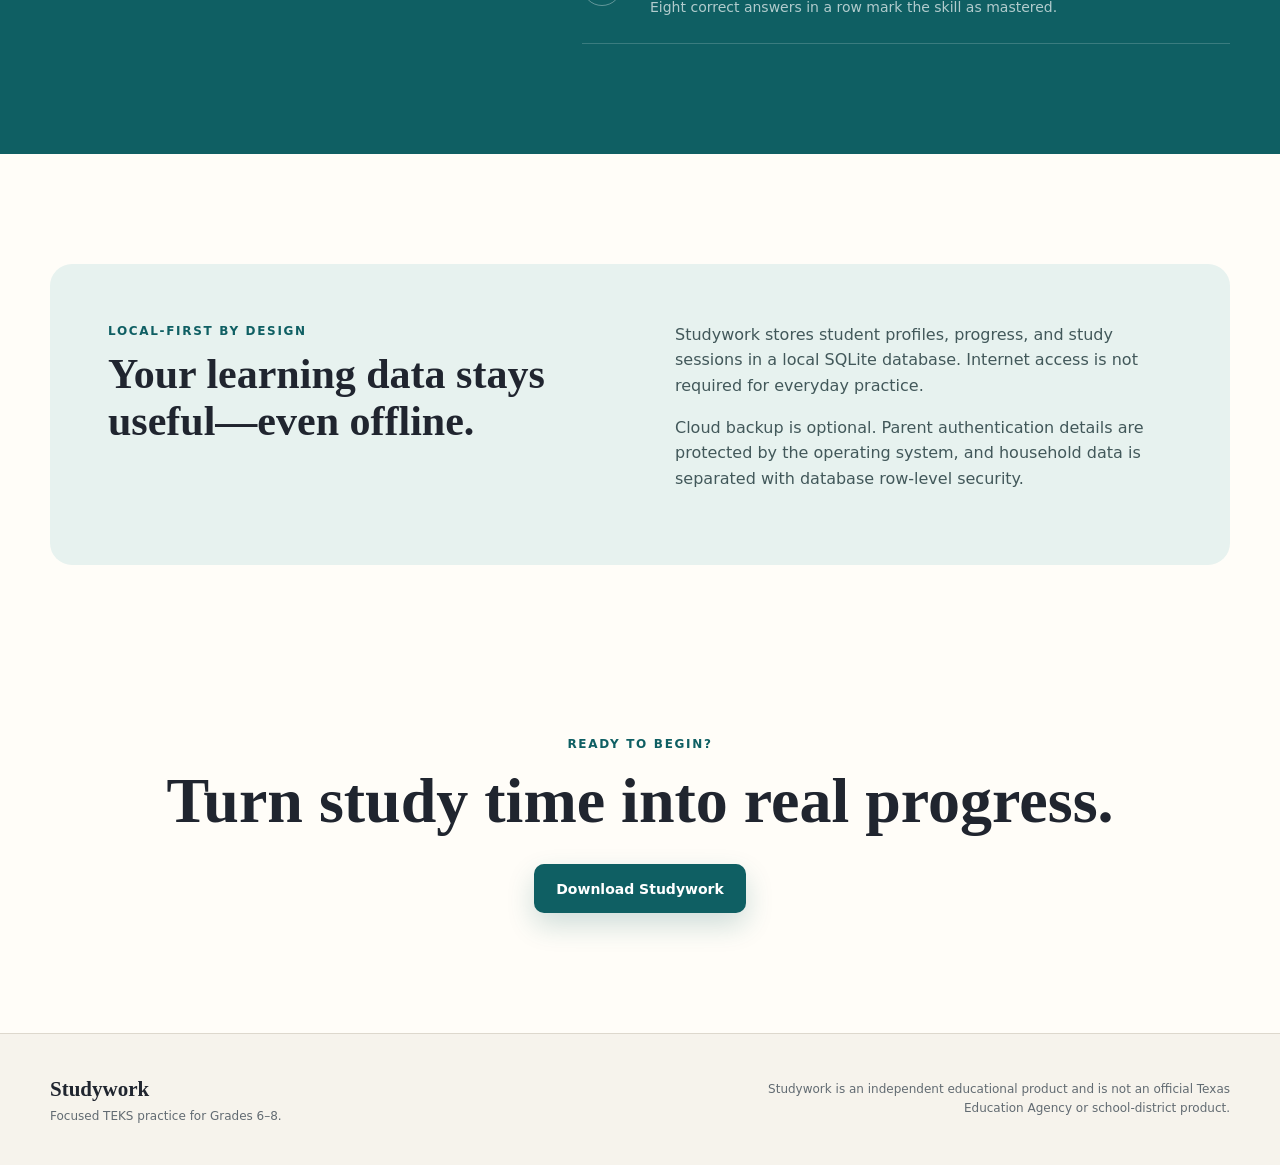
==== commit 62f6b63b: "Link the latest release directly so downloads never go stale" ====
--- a/index.html
+++ b/index.html
@@ -72,7 +72,7 @@
       <section class="download-band" id="download">
         <div class="section-shell">
           <div class="section-heading centered">
-            <p class="eyebrow">Studywork 3.2.0</p>
+            <p class="eyebrow">Studywork</p>
             <h2>Choose your computer</h2>
             <p>One download includes the complete Grades 6–8 curriculum and offline practice experience.</p>
           </div>
@@ -82,7 +82,7 @@
               <div class="platform-icon" aria-hidden="true">⊞</div>
               <h3>Studywork for Windows</h3>
               <p>64-bit installer for Windows 10 and Windows 11. Includes desktop and Start Menu shortcuts.</p>
-              <a class="button primary full" href="https://github.com/krishngohel/Studywork-Website/releases/download/v3.2.0/Studywork-Setup-3.2.0-x64.exe">Download Windows installer</a>
+              <a class="button primary full" href="https://github.com/krishngohel/Studywork/releases/latest/download/Studywork-Setup-x64.exe">Download Windows installer</a>
               <small>EXE · approximately 106 MB</small>
             </article>
             <article class="download-card">
@@ -90,7 +90,7 @@
               <div class="platform-icon apple" aria-hidden="true">●</div>
               <h3>Studywork for Mac</h3>
               <p>Universal app for Apple Silicon and Intel Macs running macOS 11 or newer.</p>
-              <a class="button primary full" href="https://github.com/krishngohel/Studywork-Website/releases/download/v3.2.0/Studywork-3.2.0-universal.dmg">Download Mac installer</a>
+              <a class="button primary full" href="https://github.com/krishngohel/Studywork/releases/latest/download/Studywork-universal.dmg">Download Mac installer</a>
               <small>DMG · approximately 219 MB · currently unsigned</small>
             </article>
           </div>
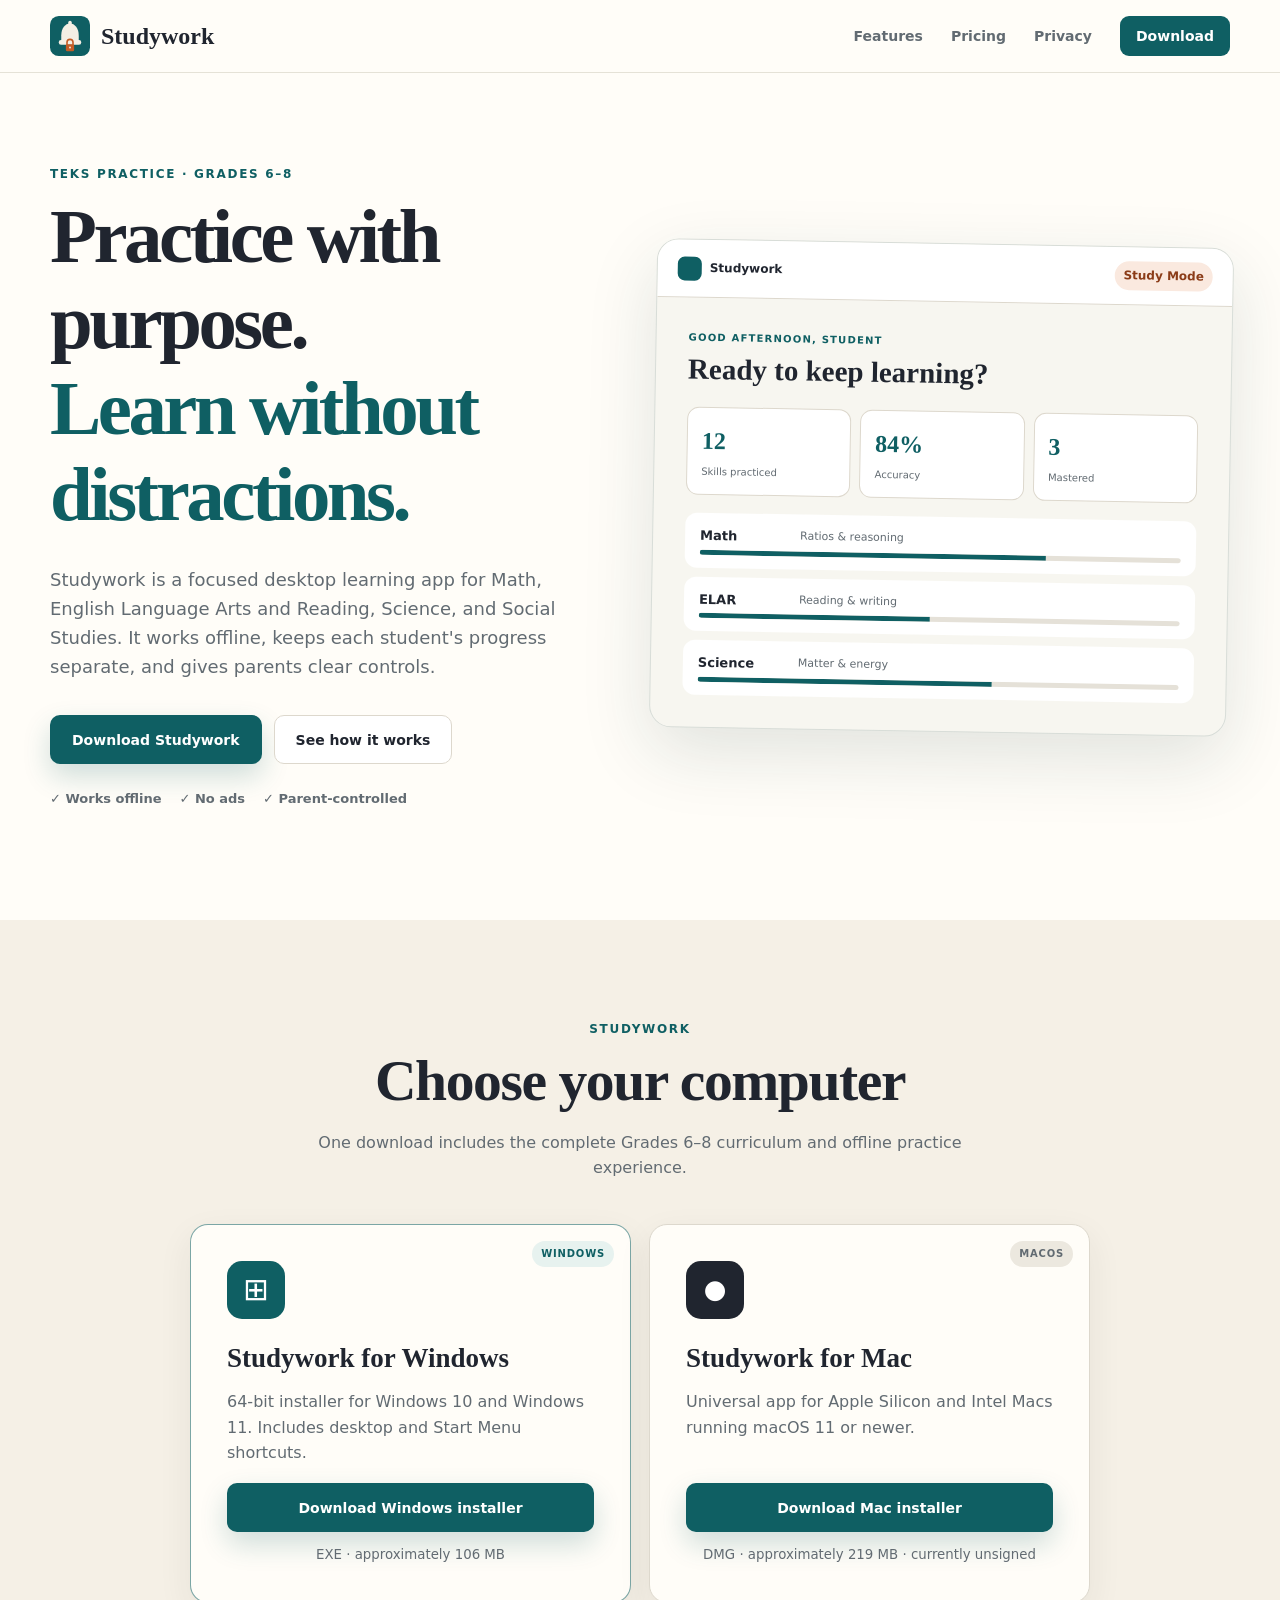
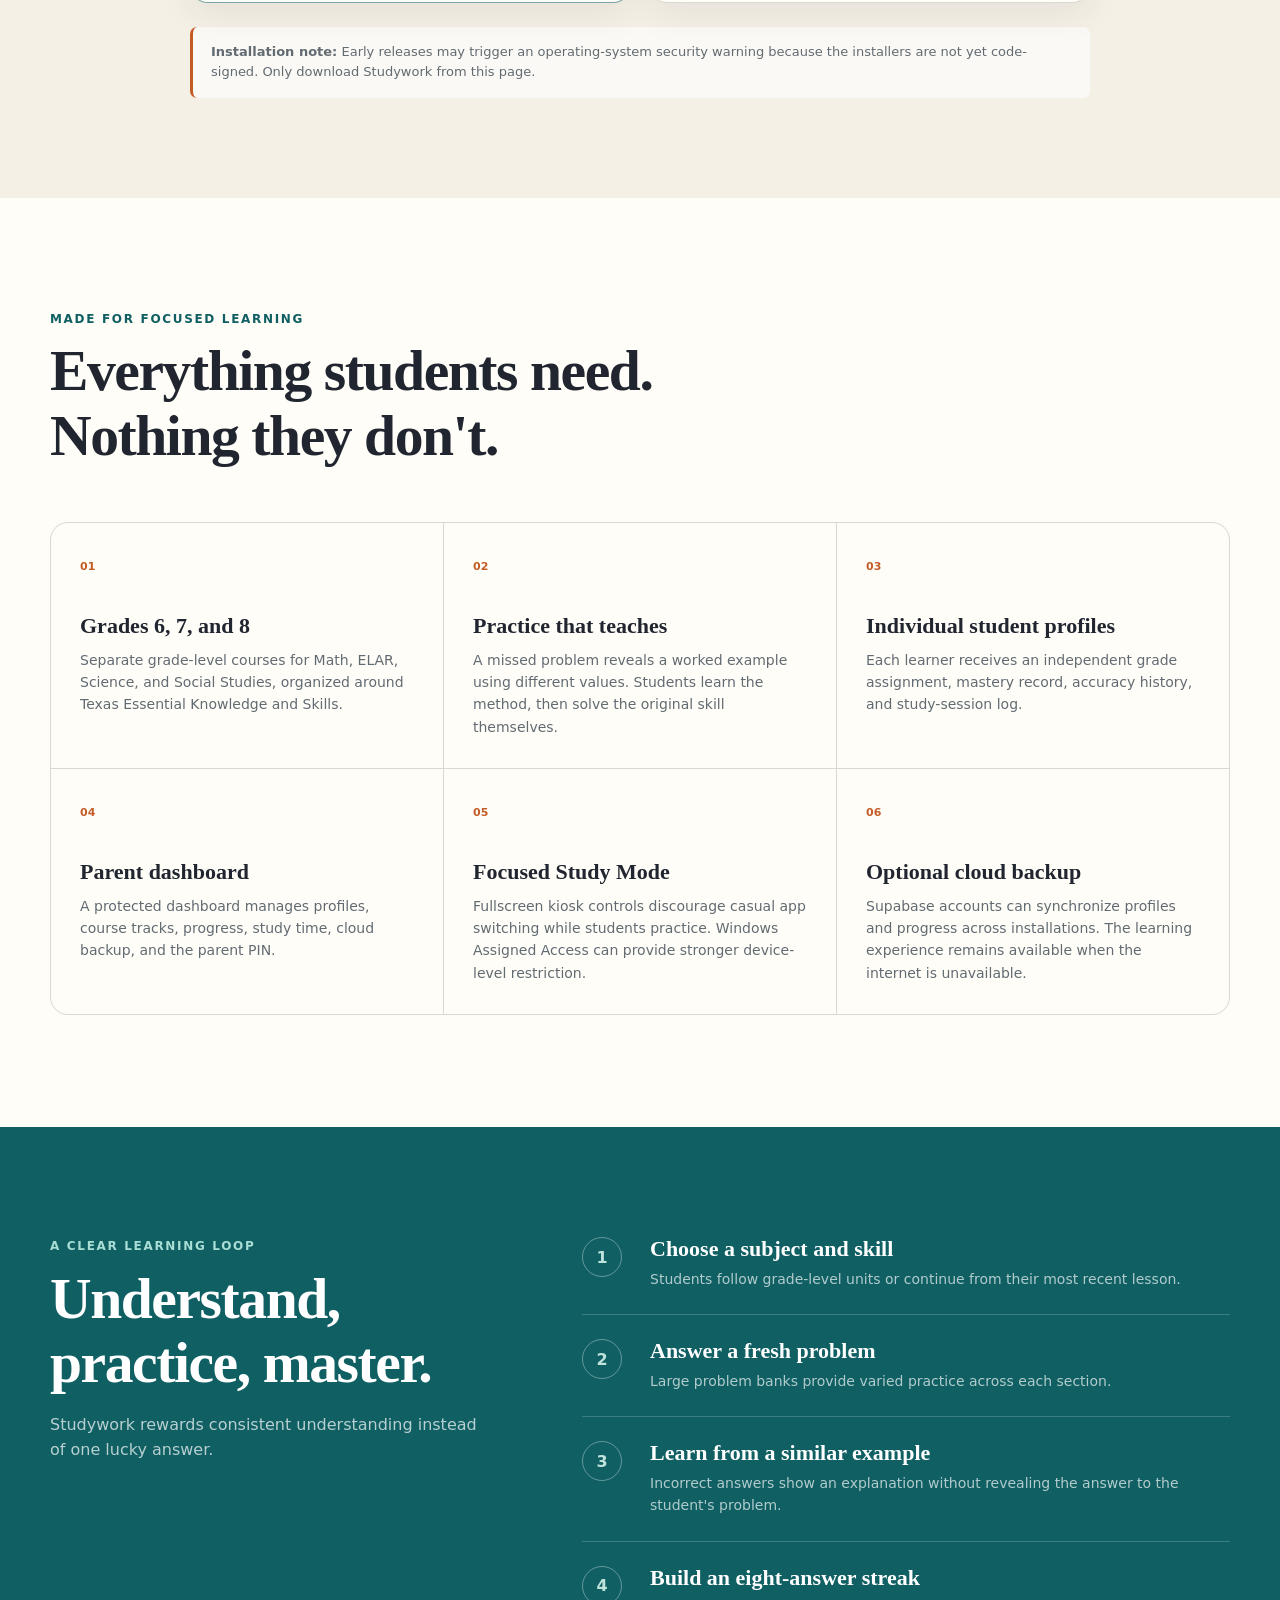
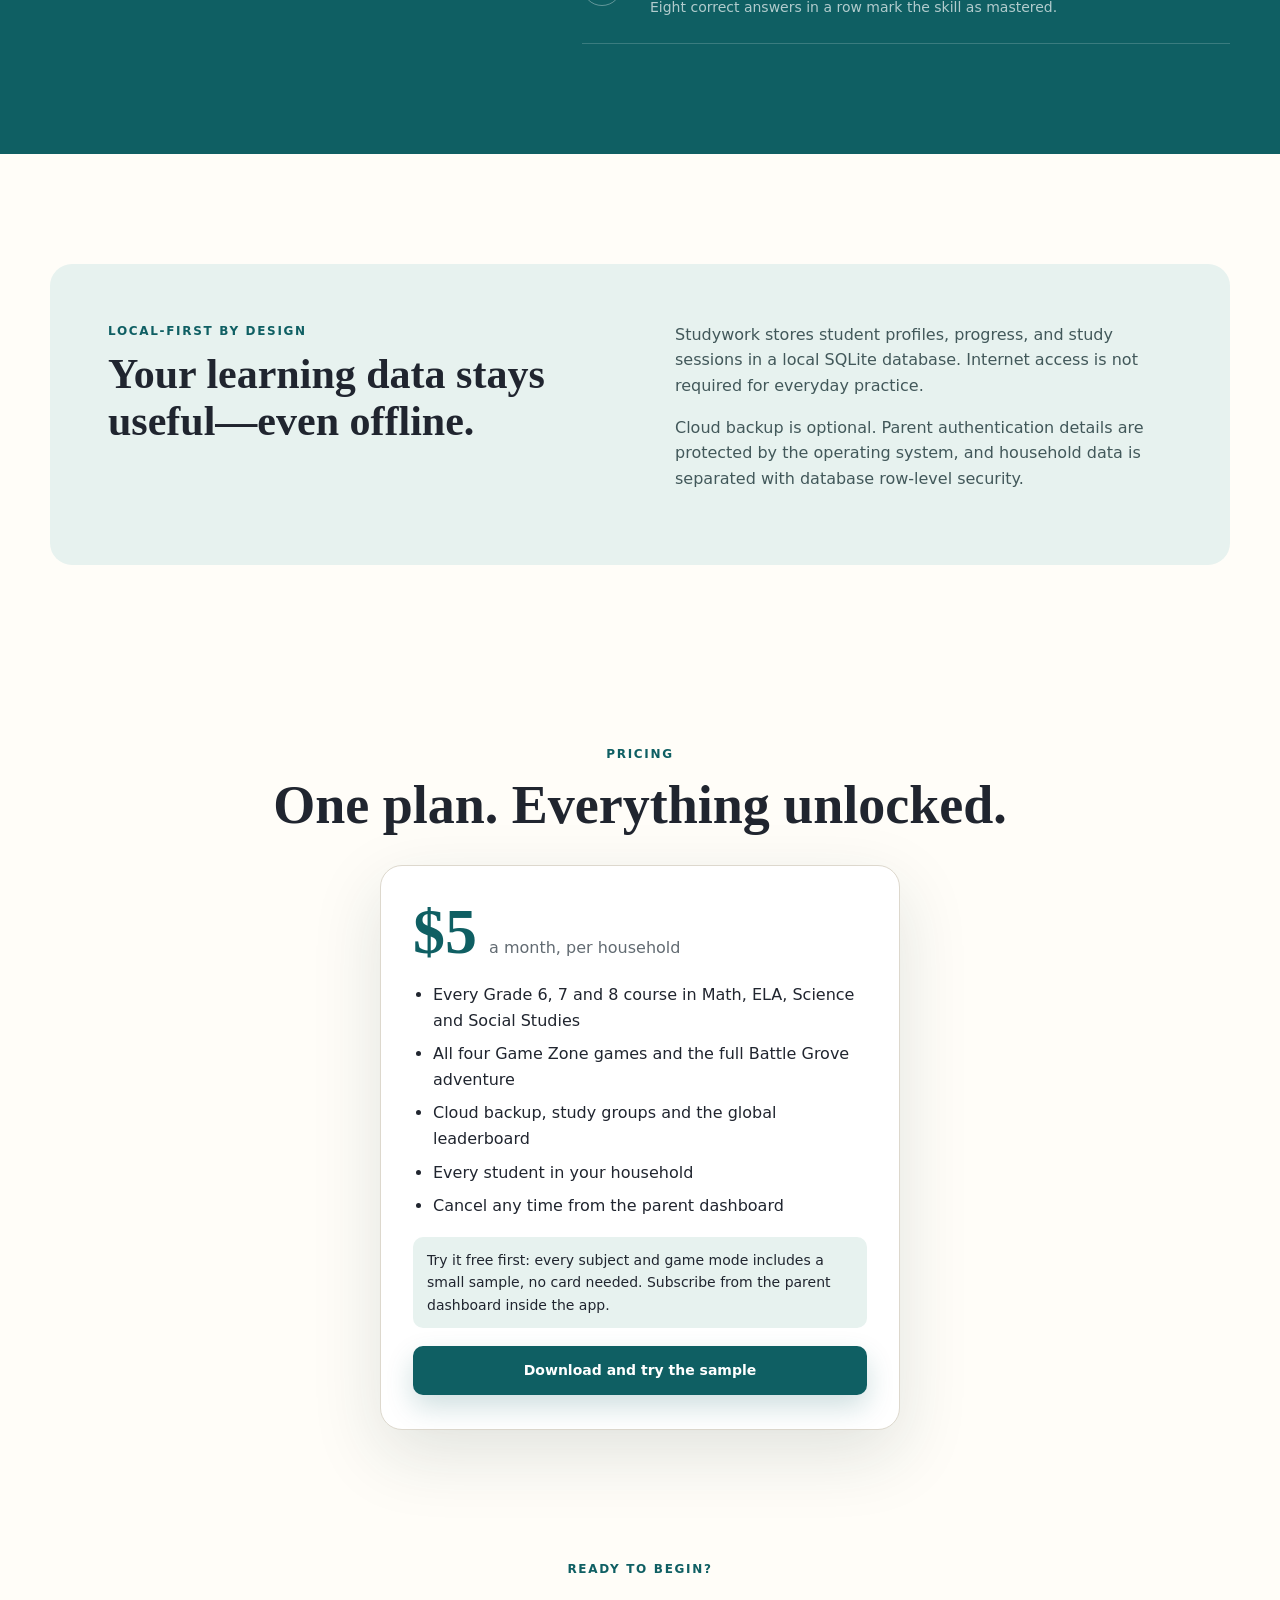
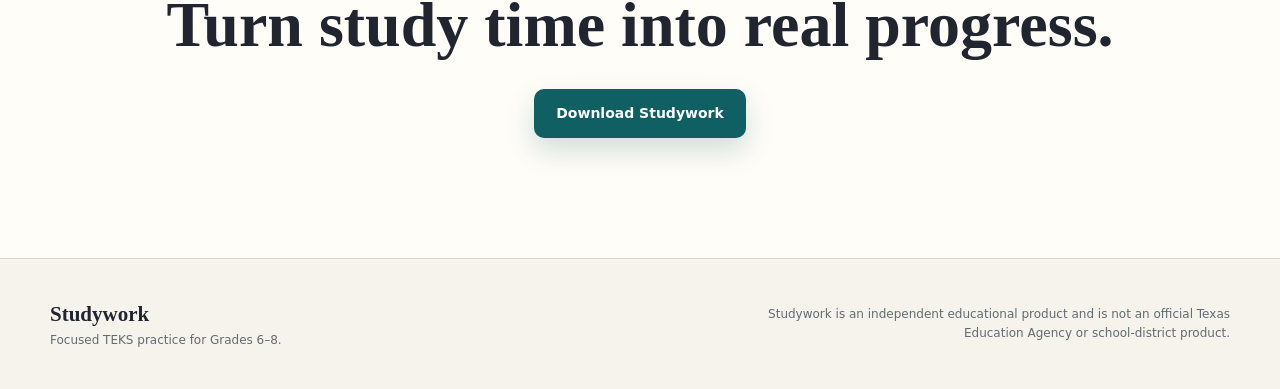
==== commit 49c431e1: "Add pricing section and checkout result pages" ====
--- a/index.html
+++ b/index.html
@@ -25,6 +25,7 @@
         </a>
         <div class="nav-links">
           <a href="#features">Features</a>
+          <a href="#pricing">Pricing</a>
           <a href="#privacy">Privacy</a>
           <a class="nav-download" href="#download">Download</a>
         </div>
@@ -82,7 +83,7 @@
               <div class="platform-icon" aria-hidden="true">⊞</div>
               <h3>Studywork for Windows</h3>
               <p>64-bit installer for Windows 10 and Windows 11. Includes desktop and Start Menu shortcuts.</p>
-              <a class="button primary full" href="https://github.com/krishngohel/Studywork/releases/latest/download/Studywork-Setup-x64.exe">Download Windows installer</a>
+              <a class="button primary full" href="https://github.com/krishngohel/Studywork-Website/releases/latest/download/Studywork-Setup-x64.exe">Download Windows installer</a>
               <small>EXE · approximately 106 MB</small>
             </article>
             <article class="download-card">
@@ -90,7 +91,7 @@
               <div class="platform-icon apple" aria-hidden="true">●</div>
               <h3>Studywork for Mac</h3>
               <p>Universal app for Apple Silicon and Intel Macs running macOS 11 or newer.</p>
-              <a class="button primary full" href="https://github.com/krishngohel/Studywork/releases/latest/download/Studywork-universal.dmg">Download Mac installer</a>
+              <a class="button primary full" href="https://github.com/krishngohel/Studywork-Website/releases/latest/download/Studywork-universal.dmg">Download Mac installer</a>
               <small>DMG · approximately 219 MB · currently unsigned</small>
             </article>
           </div>
@@ -142,6 +143,23 @@
         </div>
       </section>
 
+      <section class="section-shell pricing-section" id="pricing">
+        <p class="eyebrow">Pricing</p>
+        <h2>One plan. Everything unlocked.</h2>
+        <div class="price-card">
+          <div class="price"><b>$5</b><span>a month, per household</span></div>
+          <ul>
+            <li>Every Grade 6, 7 and 8 course in Math, ELA, Science and Social Studies</li>
+            <li>All four Game Zone games and the full Battle Grove adventure</li>
+            <li>Cloud backup, study groups and the global leaderboard</li>
+            <li>Every student in your household</li>
+            <li>Cancel any time from the parent dashboard</li>
+          </ul>
+          <p class="price-note">Try it free first: every subject and game mode includes a small sample, no card needed. Subscribe from the parent dashboard inside the app.</p>
+          <a class="button primary" href="#download">Download and try the sample</a>
+        </div>
+      </section>
+
       <section class="final-cta section-shell">
         <p class="eyebrow">Ready to begin?</p>
         <h2>Turn study time into real progress.</h2>
--- a/styles.css
+++ b/styles.css
@@ -138,3 +138,16 @@
   html { scroll-behavior: auto; }
   *, *::before, *::after { transition: none !important; }
 }
+
+/* pricing and checkout result pages */
+.pricing-section { padding-block: 70px; text-align: center; }
+.pricing-section h2 { margin: 0 auto 30px; font-size: clamp(34px, 4.5vw, 54px); }
+.price-card { max-width: 520px; margin: 0 auto; padding: 34px 32px; border: 1px solid var(--line); border-radius: 22px; background: white; box-shadow: var(--shadow); text-align: left; display: grid; gap: 18px; }
+.price { display: flex; align-items: baseline; gap: 12px; }
+.price b { font-family: Georgia, serif; font-size: 64px; line-height: 1; color: var(--teal); }
+.price span { color: var(--muted); }
+.price-card ul { margin: 0; padding-left: 20px; display: grid; gap: 8px; }
+.price-note { margin: 0; padding: 12px 14px; border-radius: 10px; background: var(--teal-pale); color: var(--ink); font-size: 14px; }
+.result-page { min-height: 60vh; display: grid; place-items: center; padding: 80px 0; text-align: center; }
+.result-page h1 { font-family: Georgia, serif; font-size: clamp(34px, 5vw, 54px); margin: 0 0 14px; }
+.result-page p { max-width: 520px; margin: 0 auto 26px; color: var(--muted); }
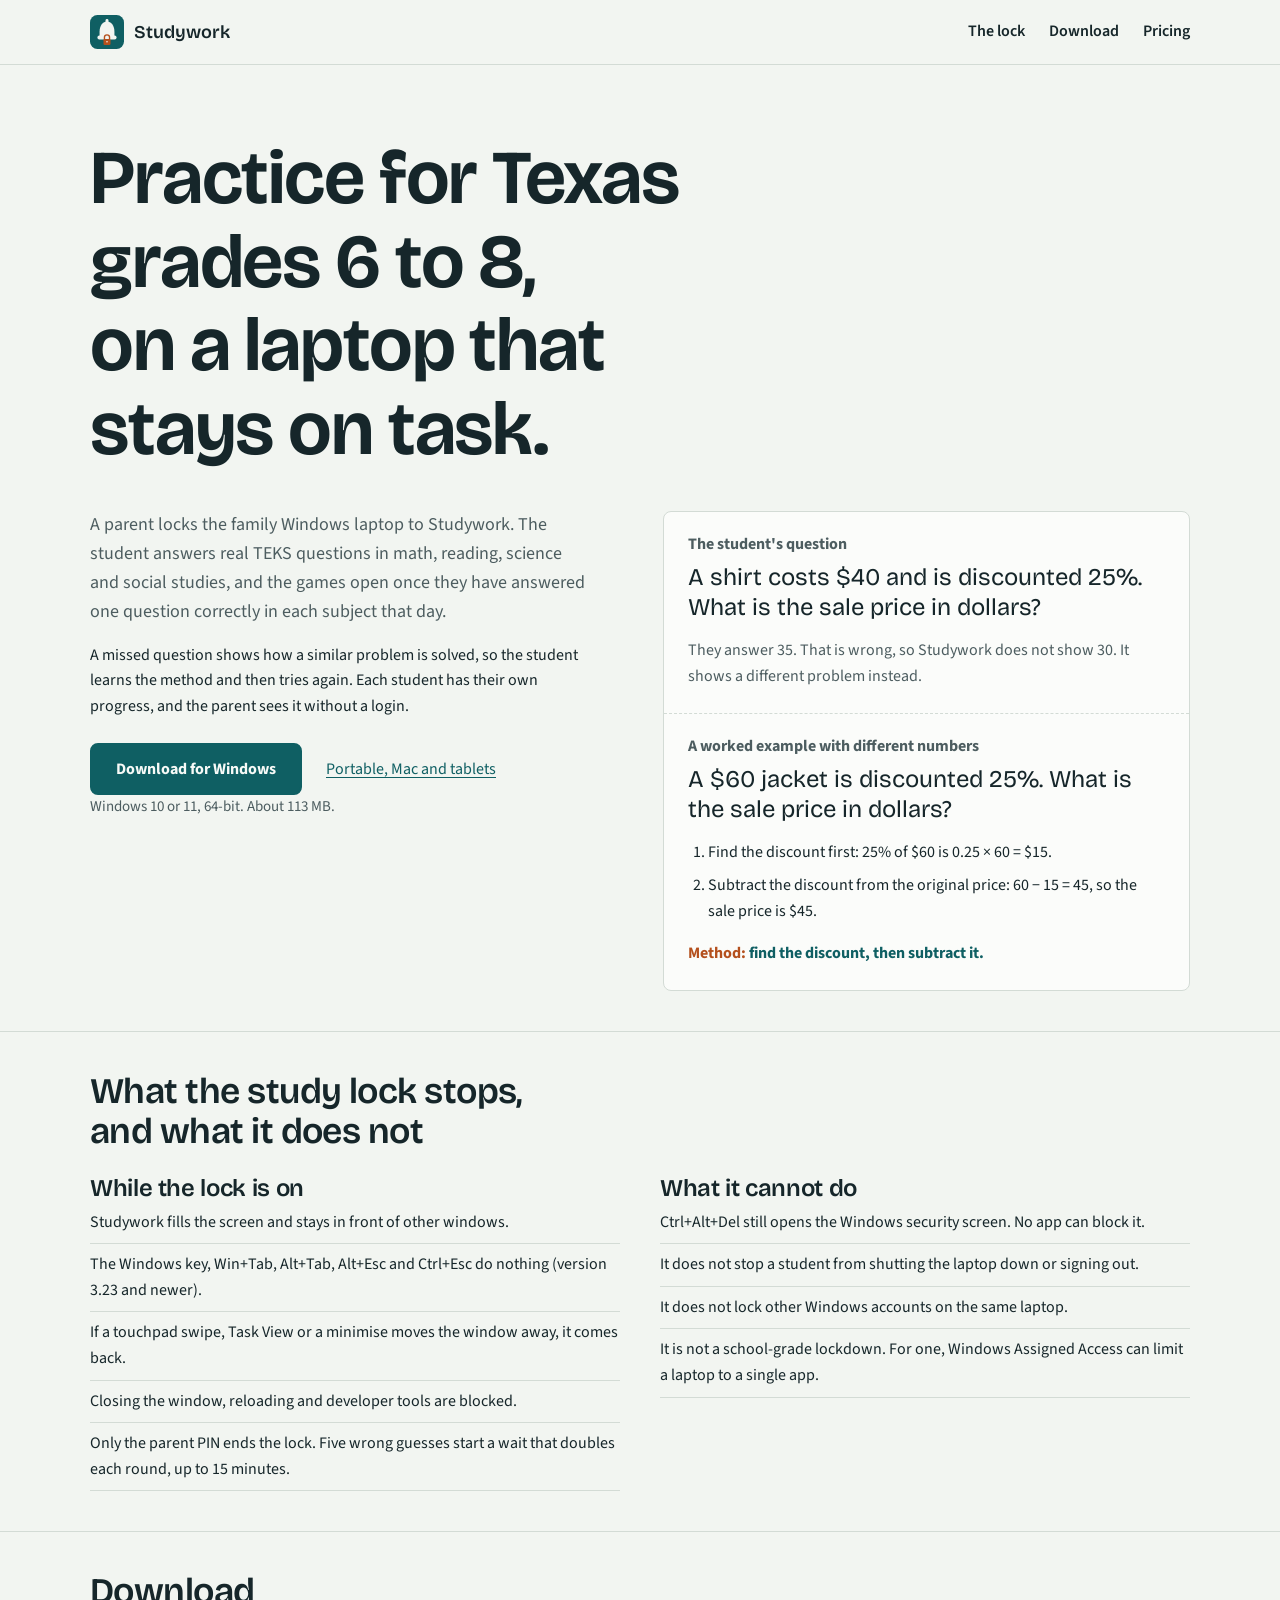
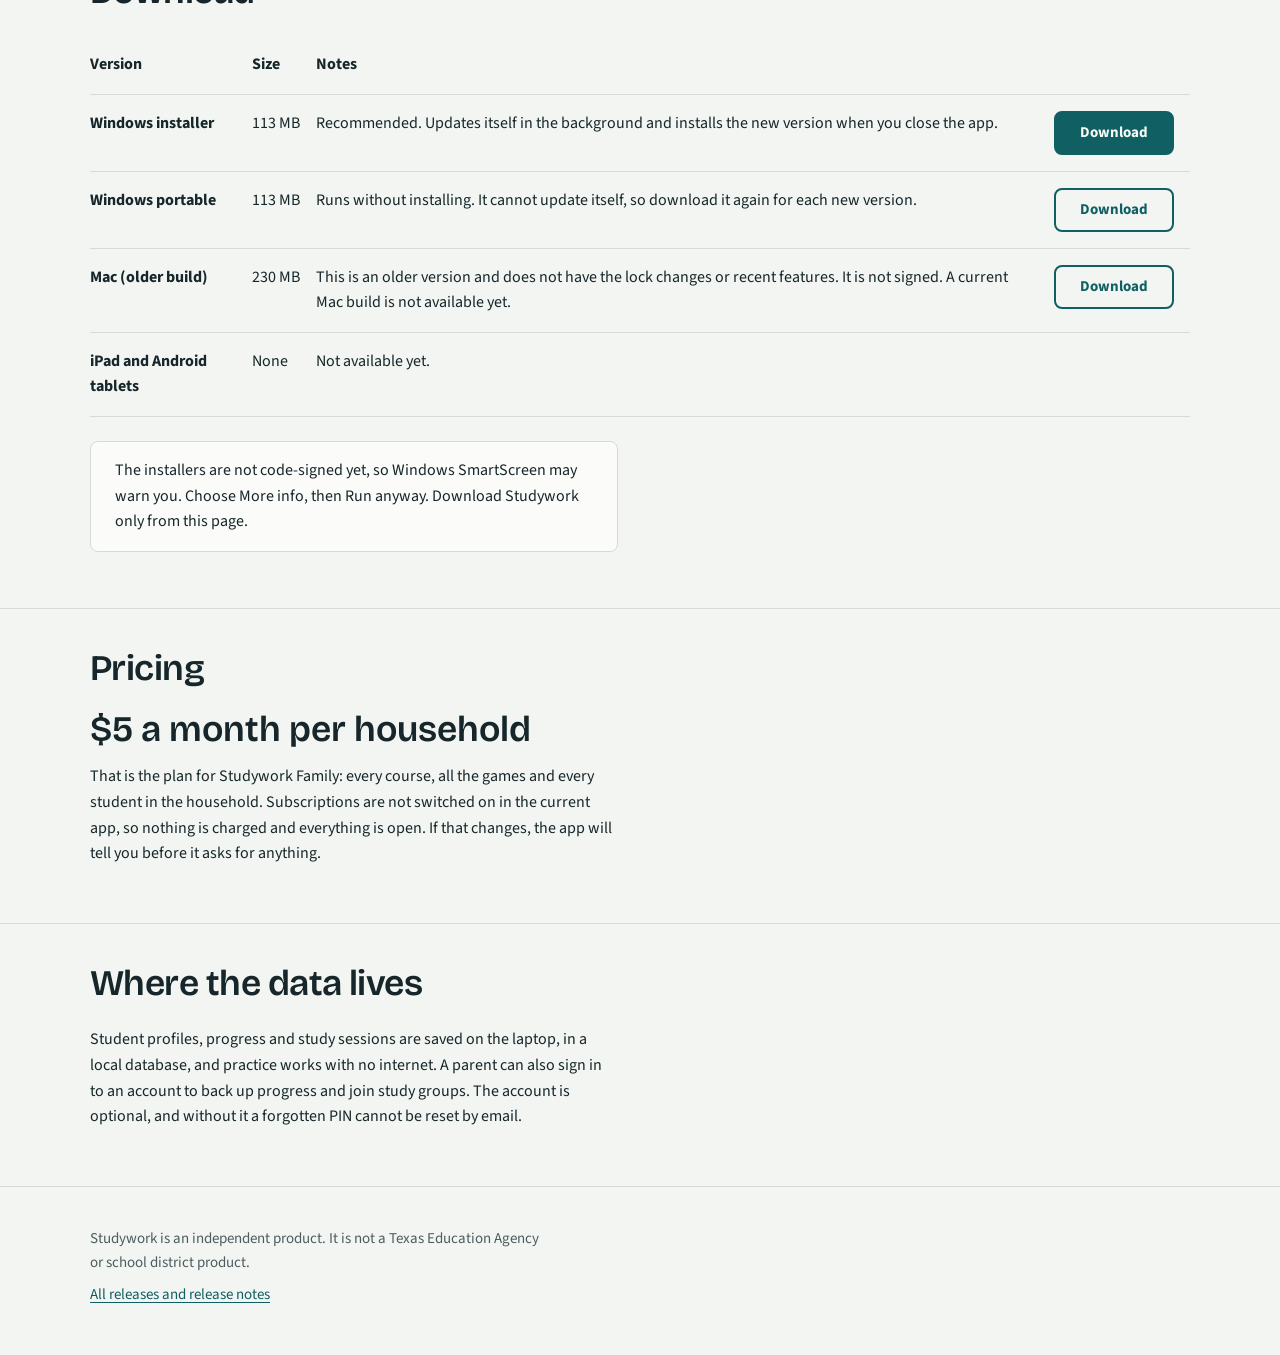
==== commit ff134262: "Rebuild the download page: plain type-led layout, real worked example, honest lock limits, current s" ====
--- a/index.html
+++ b/index.html
@@ -4,173 +4,147 @@
     <meta charset="UTF-8" />
     <meta name="viewport" content="width=device-width, initial-scale=1.0" />
     <meta name="theme-color" content="#0f5f63" />
-    <meta name="description" content="Download Studywork for Windows or macOS. Offline-first TEKS practice for students in Grades 6–8." />
-    <title>Studywork — Focused TEKS practice for Grades 6–8</title>
+    <meta name="description" content="Studywork is a Windows app for Texas grades 6 to 8 practice. A parent locks the laptop to Studywork, and the student answers real TEKS questions." />
+    <title>Studywork: TEKS practice for grades 6 to 8</title>
+    <link rel="icon" href="favicon.svg" type="image/svg+xml" />
+    <link rel="icon" href="favicon-32.png" sizes="32x32" type="image/png" />
+    <link rel="apple-touch-icon" href="apple-touch-icon.png" />
+    <link rel="preconnect" href="https://fonts.googleapis.com" />
+    <link rel="preconnect" href="https://fonts.gstatic.com" crossorigin />
+    <link href="https://fonts.googleapis.com/css2?family=Bricolage+Grotesque:opsz,wght@12..96,500;12..96,650&amp;family=Source+Sans+3:wght@400;600;700&amp;display=swap" rel="stylesheet" />
     <link rel="stylesheet" href="styles.css" />
   </head>
   <body>
-    <header class="nav-wrap">
-      <nav class="nav" aria-label="Primary navigation">
-        <a class="brand" href="#top" aria-label="Studywork home">
-          <svg viewBox="0 0 64 64" role="img" aria-hidden="true">
-            <rect width="64" height="64" rx="14" fill="#0f5f63" />
-            <rect x="29.2" y="7.5" width="5.6" height="9" rx="2.8" fill="#f4efe4" />
-            <path d="M18 31c0-11.4 6.4-19 14-19s14 7.6 14 19v9.5H18V31z" fill="#f4efe4" />
-            <rect x="14" y="38.5" width="36" height="7.5" rx="3.6" fill="#f4efe4" />
-            <path d="M27.2 46.2v-4.1a4.8 4.8 0 0 1 9.6 0v4.1" fill="none" stroke="#c45c26" stroke-width="2.6" stroke-linecap="round" />
-            <rect x="25.4" y="45.2" width="13.2" height="11.2" rx="2.4" fill="#c45c26" />
-            <circle cx="32" cy="50.4" r="1.5" fill="#f4efe4" />
-          </svg>
-          <span>Studywork</span>
-        </a>
-        <div class="nav-links">
-          <a href="#features">Features</a>
+    <header class="nav">
+      <div class="wrap">
+        <a class="brand" href="index.html"><img src="favicon.svg" alt="" width="34" height="34" /><span>Studywork</span></a>
+        <nav class="nav-links" aria-label="Page sections">
+          <a href="#lock">The lock</a>
+          <a href="#download">Download</a>
           <a href="#pricing">Pricing</a>
-          <a href="#privacy">Privacy</a>
-          <a class="nav-download" href="#download">Download</a>
-        </div>
-      </nav>
+        </nav>
+      </div>
     </header>
 
-    <main id="top">
-      <section class="hero section-shell">
-        <div class="hero-copy">
-          <p class="eyebrow">TEKS practice · Grades 6–8</p>
-          <h1>Practice with purpose.<br /><span>Learn without distractions.</span></h1>
-          <p class="hero-lead">Studywork is a focused desktop learning app for Math, English Language Arts and Reading, Science, and Social Studies. It works offline, keeps each student's progress separate, and gives parents clear controls.</p>
-          <div class="hero-actions">
-            <a class="button primary" href="#download">Download Studywork</a>
-            <a class="button secondary" href="#how-it-works">See how it works</a>
+    <main>
+      <div class="wrap hero">
+        <h1>Practice for Texas grades 6 to 8, on a laptop that stays on task.</h1>
+        <div class="hero-row">
+          <div>
+            <p class="lede">A parent locks the family Windows laptop to Studywork. The student answers real TEKS questions in math, reading, science and social studies, and the games open once they have answered one question correctly in each subject that day.</p>
+            <p>A missed question shows how a similar problem is solved, so the student learns the method and then tries again. Each student has their own progress, and the parent sees it without a login.</p>
+            <div class="cta">
+              <a class="button" href="https://github.com/krishngohel/Studywork-Website/releases/latest/download/Studywork-Setup-x64.exe">Download for Windows</a>
+              <a href="#download">Portable, Mac and tablets</a>
+            </div>
+            <p class="fine">Windows 10 or 11, 64-bit. About 113 MB.</p>
           </div>
-          <div class="hero-notes" aria-label="Product highlights">
-            <span>✓ Works offline</span>
-            <span>✓ No ads</span>
-            <span>✓ Parent-controlled</span>
+          <div class="sheet" aria-label="Example of a missed question and its worked example">
+            <div class="sheet-part mine">
+              <h2>The student's question</h2>
+              <p class="q">A shirt costs $40 and is discounted 25%. What is the sale price in dollars?</p>
+              <p class="withheld">They answer 35. That is wrong, so Studywork does not show 30. It shows a different problem instead.</p>
+            </div>
+            <div class="sheet-part">
+              <h2>A worked example with different numbers</h2>
+              <p class="q">A $60 jacket is discounted 25%. What is the sale price in dollars?</p>
+              <ol>
+                <li>Find the discount first: 25% of $60 is 0.25 &times; 60 = $15.</li>
+                <li>Subtract the discount from the original price: 60 &minus; 15 = 45, so the sale price is $45.</li>
+              </ol>
+              <p class="answer"><span class="tick">Method:</span> find the discount, then subtract it.</p>
+            </div>
           </div>
         </div>
-        <div class="product-preview" aria-label="Studywork product overview">
-          <div class="preview-topbar">
-            <span class="mini-brand"><i></i> Studywork</span>
-            <span class="lock-pill">Study Mode</span>
-          </div>
-          <div class="preview-body">
-            <p class="mini-label">GOOD AFTERNOON, STUDENT</p>
-            <h2>Ready to keep learning?</h2>
-            <div class="preview-progress">
-              <div><strong>12</strong><span>Skills practiced</span></div>
-              <div><strong>84%</strong><span>Accuracy</span></div>
-              <div><strong>3</strong><span>Mastered</span></div>
+      </div>
+
+      <section id="lock">
+        <div class="wrap">
+          <h2>What the study lock stops, and what it does not</h2>
+          <div class="cols">
+            <div>
+              <h3>While the lock is on</h3>
+              <ul>
+                <li>Studywork fills the screen and stays in front of other windows.</li>
+                <li>The Windows key, Win+Tab, Alt+Tab, Alt+Esc and Ctrl+Esc do nothing (version 3.23 and newer).</li>
+                <li>If a touchpad swipe, Task View or a minimise moves the window away, it comes back.</li>
+                <li>Closing the window, reloading and developer tools are blocked.</li>
+                <li>Only the parent PIN ends the lock. Five wrong guesses start a wait that doubles each round, up to 15 minutes.</li>
+              </ul>
             </div>
-            <div class="subject-row">
-              <article><b>Math</b><span>Ratios &amp; reasoning</span><i style="--progress:72%"></i></article>
-              <article><b>ELAR</b><span>Reading &amp; writing</span><i style="--progress:48%"></i></article>
-              <article><b>Science</b><span>Matter &amp; energy</span><i style="--progress:61%"></i></article>
+            <div>
+              <h3>What it cannot do</h3>
+              <ul>
+                <li>Ctrl+Alt+Del still opens the Windows security screen. No app can block it.</li>
+                <li>It does not stop a student from shutting the laptop down or signing out.</li>
+                <li>It does not lock other Windows accounts on the same laptop.</li>
+                <li>It is not a school-grade lockdown. For one, Windows Assigned Access can limit a laptop to a single app.</li>
+              </ul>
             </div>
           </div>
         </div>
       </section>
 
-      <section class="download-band" id="download">
-        <div class="section-shell">
-          <div class="section-heading centered">
-            <p class="eyebrow">Studywork</p>
-            <h2>Choose your computer</h2>
-            <p>One download includes the complete Grades 6–8 curriculum and offline practice experience.</p>
+      <section id="download">
+        <div class="wrap">
+          <h2>Download</h2>
+          <div class="table-scroll">
+            <table>
+              <thead>
+                <tr><th scope="col">Version</th><th scope="col">Size</th><th scope="col">Notes</th><th scope="col"><span class="visually">Download</span></th></tr>
+              </thead>
+              <tbody>
+                <tr>
+                  <th scope="row">Windows installer</th>
+                  <td class="num">113 MB</td>
+                  <td>Recommended. Updates itself in the background and installs the new version when you close the app.</td>
+                  <td><a class="button" href="https://github.com/krishngohel/Studywork-Website/releases/latest/download/Studywork-Setup-x64.exe">Download</a></td>
+                </tr>
+                <tr>
+                  <th scope="row">Windows portable</th>
+                  <td class="num">113 MB</td>
+                  <td>Runs without installing. It cannot update itself, so download it again for each new version.</td>
+                  <td><a class="button plain" href="https://github.com/krishngohel/Studywork-Website/releases/latest/download/Studywork-Portable-x64.exe">Download</a></td>
+                </tr>
+                <tr>
+                  <th scope="row">Mac (older build)</th>
+                  <td class="num">230 MB</td>
+                  <td>This is an older version and does not have the lock changes or recent features. It is not signed. A current Mac build is not available yet.</td>
+                  <td><a class="button plain" href="https://github.com/krishngohel/Studywork-Website/releases/latest/download/Studywork-universal.dmg">Download</a></td>
+                </tr>
+                <tr>
+                  <th scope="row">iPad and Android tablets</th>
+                  <td class="num">None</td>
+                  <td>Not available yet.</td>
+                  <td></td>
+                </tr>
+              </tbody>
+            </table>
           </div>
-          <div class="download-grid">
-            <article class="download-card recommended">
-              <span class="recommended-label">Windows</span>
-              <div class="platform-icon" aria-hidden="true">⊞</div>
-              <h3>Studywork for Windows</h3>
-              <p>64-bit installer for Windows 10 and Windows 11. Includes desktop and Start Menu shortcuts.</p>
-              <a class="button primary full" href="https://github.com/krishngohel/Studywork-Website/releases/latest/download/Studywork-Setup-x64.exe">Download Windows installer</a>
-              <small>EXE · approximately 106 MB</small>
-            </article>
-            <article class="download-card">
-              <span class="recommended-label muted-label">macOS</span>
-              <div class="platform-icon apple" aria-hidden="true">●</div>
-              <h3>Studywork for Mac</h3>
-              <p>Universal app for Apple Silicon and Intel Macs running macOS 11 or newer.</p>
-              <a class="button primary full" href="https://github.com/krishngohel/Studywork-Website/releases/latest/download/Studywork-universal.dmg">Download Mac installer</a>
-              <small>DMG · approximately 219 MB · currently unsigned</small>
-            </article>
-          </div>
-          <p class="install-note"><b>Installation note:</b> Early releases may trigger an operating-system security warning because the installers are not yet code-signed. Only download Studywork from this page.</p>
+          <p class="warn">The installers are not code-signed yet, so Windows SmartScreen may warn you. Choose More info, then Run anyway. Download Studywork only from this page.</p>
         </div>
       </section>
 
-      <section class="section-shell feature-section" id="features">
-        <div class="section-heading">
-          <p class="eyebrow">Made for focused learning</p>
-          <h2>Everything students need.<br />Nothing they don't.</h2>
-        </div>
-        <div class="feature-grid">
-          <article><span>01</span><h3>Grades 6, 7, and 8</h3><p>Separate grade-level courses for Math, ELAR, Science, and Social Studies, organized around Texas Essential Knowledge and Skills.</p></article>
-          <article><span>02</span><h3>Practice that teaches</h3><p>A missed problem reveals a worked example using different values. Students learn the method, then solve the original skill themselves.</p></article>
-          <article><span>03</span><h3>Individual student profiles</h3><p>Each learner receives an independent grade assignment, mastery record, accuracy history, and study-session log.</p></article>
-          <article><span>04</span><h3>Parent dashboard</h3><p>A protected dashboard manages profiles, course tracks, progress, study time, cloud backup, and the parent PIN.</p></article>
-          <article><span>05</span><h3>Focused Study Mode</h3><p>Fullscreen kiosk controls discourage casual app switching while students practice. Windows Assigned Access can provide stronger device-level restriction.</p></article>
-          <article><span>06</span><h3>Optional cloud backup</h3><p>Supabase accounts can synchronize profiles and progress across installations. The learning experience remains available when the internet is unavailable.</p></article>
+      <section id="pricing">
+        <div class="wrap">
+          <h2>Pricing</h2>
+          <p class="price">$5 a month per household</p>
+          <p>That is the plan for Studywork Family: every course, all the games and every student in the household. Subscriptions are not switched on in the current app, so nothing is charged and everything is open. If that changes, the app will tell you before it asks for anything.</p>
         </div>
       </section>
 
-      <section class="process-section" id="how-it-works">
-        <div class="section-shell process-grid">
-          <div class="section-heading">
-            <p class="eyebrow">A clear learning loop</p>
-            <h2>Understand, practice, master.</h2>
-            <p>Studywork rewards consistent understanding instead of one lucky answer.</p>
-          </div>
-          <ol class="steps">
-            <li><span>1</span><div><h3>Choose a subject and skill</h3><p>Students follow grade-level units or continue from their most recent lesson.</p></div></li>
-            <li><span>2</span><div><h3>Answer a fresh problem</h3><p>Large problem banks provide varied practice across each section.</p></div></li>
-            <li><span>3</span><div><h3>Learn from a similar example</h3><p>Incorrect answers show an explanation without revealing the answer to the student's problem.</p></div></li>
-            <li><span>4</span><div><h3>Build an eight-answer streak</h3><p>Eight correct answers in a row mark the skill as mastered.</p></div></li>
-          </ol>
+      <section id="privacy">
+        <div class="wrap">
+          <h2>Where the data lives</h2>
+          <p>Student profiles, progress and study sessions are saved on the laptop, in a local database, and practice works with no internet. A parent can also sign in to an account to back up progress and join study groups. The account is optional, and without it a forgotten PIN cannot be reset by email.</p>
         </div>
-      </section>
-
-      <section class="section-shell privacy-section" id="privacy">
-        <div class="privacy-card">
-          <div>
-            <p class="eyebrow">Local-first by design</p>
-            <h2>Your learning data stays useful—even offline.</h2>
-          </div>
-          <div class="privacy-copy">
-            <p>Studywork stores student profiles, progress, and study sessions in a local SQLite database. Internet access is not required for everyday practice.</p>
-            <p>Cloud backup is optional. Parent authentication details are protected by the operating system, and household data is separated with database row-level security.</p>
-          </div>
-        </div>
-      </section>
-
-      <section class="section-shell pricing-section" id="pricing">
-        <p class="eyebrow">Pricing</p>
-        <h2>One plan. Everything unlocked.</h2>
-        <div class="price-card">
-          <div class="price"><b>$5</b><span>a month, per household</span></div>
-          <ul>
-            <li>Every Grade 6, 7 and 8 course in Math, ELA, Science and Social Studies</li>
-            <li>All four Game Zone games and the full Battle Grove adventure</li>
-            <li>Cloud backup, study groups and the global leaderboard</li>
-            <li>Every student in your household</li>
-            <li>Cancel any time from the parent dashboard</li>
-          </ul>
-          <p class="price-note">Try it free first: every subject and game mode includes a small sample, no card needed. Subscribe from the parent dashboard inside the app.</p>
-          <a class="button primary" href="#download">Download and try the sample</a>
-        </div>
-      </section>
-
-      <section class="final-cta section-shell">
-        <p class="eyebrow">Ready to begin?</p>
-        <h2>Turn study time into real progress.</h2>
-        <a class="button primary" href="#download">Download Studywork</a>
       </section>
     </main>
 
     <footer>
-      <div class="section-shell footer-inner">
-        <div><b>Studywork</b><span>Focused TEKS practice for Grades 6–8.</span></div>
-        <p>Studywork is an independent educational product and is not an official Texas Education Agency or school-district product.</p>
+      <div class="wrap">
+        <p>Studywork is an independent product. It is not a Texas Education Agency or school district product.</p>
+        <p><a href="https://github.com/krishngohel/Studywork-Website/releases">All releases and release notes</a></p>
       </div>
     </footer>
   </body>
--- a/styles.css
+++ b/styles.css
@@ -1,153 +1,92 @@
 :root {
-  --ink: #20252f;
-  --muted: #626b72;
+  --ink: #16262a;
+  --muted: #4d5d60;
   --teal: #0f5f63;
   --teal-dark: #0a474b;
-  --teal-pale: #e7f2ef;
-  --cream: #f5f0e6;
-  --paper: #fffdf8;
-  --orange: #c45c26;
-  --line: #ddd8cd;
-  --shadow: 0 24px 70px rgba(23, 53, 54, .13);
+  --ground: #f2f5f1;
+  --surface: #fbfcfa;
+  --orange: #b4501d;
+  --line: #d3dbd5;
+  --radius: 8px;
+  --ease: cubic-bezier(.2, .7, .2, 1);
+  --s1: 4px; --s2: 8px; --s3: 16px; --s4: 24px; --s5: 40px; --s6: 72px;
+  --t0: 1rem; --t1: 1.125rem; --t2: 1.5rem; --t3: 2.25rem; --t4: clamp(2.5rem, 6.2vw, 4.75rem);
+  --display: "Bricolage Grotesque", "Segoe UI", system-ui, sans-serif;
+  --body: "Source Sans 3", "Segoe UI", system-ui, sans-serif;
 }
 
 * { box-sizing: border-box; }
 html { scroll-behavior: smooth; }
-body { margin: 0; background: var(--paper); color: var(--ink); font-family: Inter, ui-sans-serif, system-ui, -apple-system, BlinkMacSystemFont, "Segoe UI", sans-serif; line-height: 1.6; }
-a { color: inherit; }
-.section-shell { width: min(1180px, calc(100% - 40px)); margin-inline: auto; }
-.nav-wrap { position: sticky; top: 0; z-index: 20; border-bottom: 1px solid rgba(221, 216, 205, .75); background: rgba(255, 253, 248, .91); backdrop-filter: blur(16px); }
-.nav { min-height: 72px; width: min(1180px, calc(100% - 40px)); margin: auto; display: flex; align-items: center; justify-content: space-between; gap: 24px; }
-.brand { display: flex; align-items: center; gap: 11px; text-decoration: none; font-family: Georgia, serif; font-size: 24px; font-weight: 800; }
-.brand svg { width: 40px; height: 40px; }
-.nav-links { display: flex; align-items: center; gap: 28px; }
-.nav-links a { color: var(--muted); font-size: 14px; font-weight: 700; text-decoration: none; }
-.nav-links a:hover { color: var(--teal); }
-.nav-links .nav-download { padding: 9px 16px; border-radius: 9px; background: var(--teal); color: white; }
+body { margin: 0; background: var(--ground); color: var(--ink); font: var(--t0)/1.6 var(--body); }
+a { color: var(--teal); text-underline-offset: 3px; }
+a:hover { color: var(--teal-dark); }
+:focus-visible { outline: 3px solid var(--teal); outline-offset: 3px; border-radius: 3px; }
+h1, h2, h3 { font-family: var(--display); font-weight: 600; line-height: 1.1; text-wrap: balance; margin: 0; letter-spacing: -.015em; }
+p { max-width: 66ch; margin: 0 0 var(--s3); }
+.wrap { width: min(1100px, calc(100% - 32px)); margin-inline: auto; }
 
-.hero { min-height: 740px; display: grid; grid-template-columns: .96fr 1.04fr; align-items: center; gap: 70px; padding-block: 92px 110px; }
-.eyebrow { margin: 0 0 10px; color: var(--teal); font-size: 12px; font-weight: 850; letter-spacing: .14em; text-transform: uppercase; }
-h1, h2, h3 { font-family: Georgia, "Times New Roman", serif; line-height: 1.12; }
-h1 { max-width: 720px; margin: 0; font-size: clamp(50px, 6vw, 82px); letter-spacing: -.045em; }
-h1 span { color: var(--teal); }
-.hero-lead { max-width: 650px; margin: 28px 0 0; color: var(--muted); font-size: 18px; }
-.hero-actions { display: flex; flex-wrap: wrap; gap: 12px; margin-top: 34px; }
-.button { min-height: 49px; display: inline-flex; align-items: center; justify-content: center; padding: 0 21px; border: 1px solid transparent; border-radius: 10px; font-size: 14px; font-weight: 800; text-decoration: none; transition: transform .18s ease, box-shadow .18s ease, background .18s ease; }
-.button:hover { transform: translateY(-2px); }
-.button.primary { background: var(--teal); color: white; box-shadow: 0 12px 28px rgba(15, 95, 99, .2); }
-.button.primary:hover { background: var(--teal-dark); }
-.button.secondary { border-color: var(--line); background: white; color: var(--ink); }
-.button.full { width: 100%; }
-.hero-notes { display: flex; flex-wrap: wrap; gap: 18px; margin-top: 25px; color: var(--muted); font-size: 13px; font-weight: 650; }
+.nav { border-bottom: 1px solid var(--line); }
+.nav .wrap { min-height: 64px; display: flex; align-items: center; justify-content: space-between; gap: var(--s4); }
+.brand { min-height: 44px; display: flex; align-items: center; gap: 10px; color: var(--ink); text-decoration: none; font: 600 var(--t1)/1 var(--display); }
+.brand img, .brand svg { width: 34px; height: 34px; }
+.nav-links { display: flex; gap: var(--s4); }
+.nav-links a { min-height: 44px; display: inline-flex; align-items: center; color: var(--ink); font-weight: 600; text-decoration: none; }
+.nav-links a:hover { text-decoration: underline; }
 
-.product-preview { overflow: hidden; border: 1px solid #d8ddd8; border-radius: 22px; background: #f7f6f0; box-shadow: var(--shadow); transform: rotate(1deg); }
-.preview-topbar { height: 58px; display: flex; align-items: center; justify-content: space-between; padding: 0 20px; border-bottom: 1px solid var(--line); background: white; font-size: 12px; font-weight: 800; }
-.mini-brand { display: flex; align-items: center; gap: 8px; }
-.mini-brand i { width: 24px; height: 24px; display: block; border-radius: 7px; background: var(--teal); }
-.lock-pill { padding: 5px 9px; border-radius: 99px; background: #fae9df; color: #8b3c18; }
-.preview-body { padding: 32px; }
-.mini-label { margin: 0; color: var(--teal); font-size: 10px; font-weight: 850; letter-spacing: .12em; }
-.preview-body h2 { margin: 7px 0 22px; font-size: 29px; }
-.preview-progress { display: grid; grid-template-columns: repeat(3, 1fr); gap: 9px; }
-.preview-progress div { padding: 14px; border: 1px solid var(--line); border-radius: 12px; background: white; }
-.preview-progress strong, .preview-progress span { display: block; }
-.preview-progress strong { color: var(--teal); font-family: Georgia, serif; font-size: 24px; }
-.preview-progress span { margin-top: 3px; color: var(--muted); font-size: 10px; }
-.subject-row { display: grid; gap: 9px; margin-top: 18px; }
-.subject-row article { display: grid; grid-template-columns: 90px 1fr; gap: 3px 10px; padding: 13px 15px; border-radius: 12px; background: white; }
-.subject-row b { font-size: 13px; }
-.subject-row span { color: var(--muted); font-size: 11px; }
-.subject-row i { grid-column: 1 / -1; height: 5px; overflow: hidden; border-radius: 99px; background: #e5e1d8; }
-.subject-row i::before { content: ""; display: block; width: var(--progress); height: 100%; background: var(--teal); }
+.hero { padding: var(--s6) 0 var(--s5); }
+h1 { max-width: 15ch; font-size: var(--t4); font-weight: 650; }
+.hero-row { display: grid; grid-template-columns: minmax(0, 1fr) minmax(0, 1.05fr); gap: var(--s6); align-items: start; margin-top: var(--s5); }
+.lede { font-size: var(--t1); color: var(--muted); }
+.cta { display: flex; flex-wrap: wrap; gap: var(--s3) var(--s4); align-items: center; margin-top: var(--s4); }
+.button { min-height: 52px; display: inline-flex; align-items: center; padding: 0 var(--s4); border: 2px solid var(--teal); border-radius: var(--radius); background: var(--teal); color: #f7faf7; font: 700 var(--t0)/1 var(--body); text-decoration: none; transition: background .18s var(--ease), color .18s var(--ease); }
+.button:hover { background: var(--teal-dark); border-color: var(--teal-dark); color: #f7faf7; }
+.button.plain { background: transparent; color: var(--teal); }
+.button.plain:hover { background: var(--teal); color: #f7faf7; }
+.fine { color: var(--muted); font-size: .9375rem; }
 
-.download-band { padding: 100px 0; background: var(--cream); }
-.section-heading h2 { margin: 0; font-size: clamp(38px, 4.5vw, 58px); letter-spacing: -.025em; }
-.section-heading > p:last-child { max-width: 680px; color: var(--muted); }
-.section-heading.centered { text-align: center; }
-.section-heading.centered > p:last-child { margin-inline: auto; }
-.download-grid { max-width: 900px; display: grid; grid-template-columns: repeat(2, 1fr); gap: 18px; margin: 43px auto 0; }
-.download-card { position: relative; padding: 36px; border: 1px solid var(--line); border-radius: 18px; background: var(--paper); box-shadow: 0 12px 35px rgba(38, 46, 46, .07); }
-.download-card.recommended { border-color: rgba(15, 95, 99, .55); }
-.recommended-label { position: absolute; top: 16px; right: 16px; padding: 5px 9px; border-radius: 99px; background: var(--teal-pale); color: var(--teal); font-size: 10px; font-weight: 850; letter-spacing: .08em; text-transform: uppercase; }
-.muted-label { background: #ece8df; color: var(--muted); }
-.platform-icon { width: 58px; height: 58px; display: grid; place-items: center; margin-bottom: 24px; border-radius: 15px; background: var(--teal); color: white; font-size: 31px; font-weight: 300; }
-.platform-icon.apple { background: var(--ink); font-size: 26px; }
-.download-card h3 { margin: 0; font-size: 27px; }
-.download-card p { min-height: 78px; color: var(--muted); }
-.download-card small { display: block; margin-top: 12px; color: var(--muted); text-align: center; }
-.install-note { max-width: 900px; margin: 24px auto 0; padding: 15px 18px; border-left: 3px solid var(--orange); border-radius: 7px; background: rgba(255,255,255,.62); color: var(--muted); font-size: 13px; }
+/* The signature: a missed question and the worked example beside it. */
+.sheet { border: 1px solid var(--line); border-radius: var(--radius); background: var(--surface); overflow: hidden; }
+.sheet-part { padding: var(--s4); }
+.sheet-part + .sheet-part { border-top: 1px dashed var(--line); }
+.sheet h2 { font-size: var(--t0); font-family: var(--body); font-weight: 700; letter-spacing: 0; margin-bottom: var(--s2); color: var(--muted); }
+.sheet .q { font-family: var(--display); font-size: var(--t2); line-height: 1.25; margin: 0 0 var(--s3); }
+.sheet ol { margin: 0; padding-left: 1.25rem; display: grid; gap: var(--s2); }
+.sheet .answer { margin: var(--s3) 0 0; font-weight: 700; color: var(--teal); }
+.sheet .withheld { margin: 0; color: var(--muted); }
+.tick { color: var(--orange); font-weight: 700; }
 
-.feature-section { padding-block: 112px; }
-.feature-grid { display: grid; grid-template-columns: repeat(3, 1fr); gap: 1px; margin-top: 54px; border: 1px solid var(--line); border-radius: 18px; overflow: hidden; background: var(--line); }
-.feature-grid article { min-height: 245px; padding: 29px; background: var(--paper); }
-.feature-grid article > span { color: var(--orange); font-size: 11px; font-weight: 850; }
-.feature-grid h3 { margin: 36px 0 10px; font-size: 22px; }
-.feature-grid p { margin: 0; color: var(--muted); font-size: 14px; }
+section { padding: var(--s5) 0; border-top: 1px solid var(--line); }
+section h2 { font-size: var(--t3); margin-bottom: var(--s4); max-width: 22ch; }
+.cols { display: grid; grid-template-columns: repeat(2, minmax(0, 1fr)); gap: var(--s5); }
+.cols h3 { font-size: var(--t2); margin-bottom: var(--s2); }
+.cols ul { margin: 0; padding: 0; list-style: none; display: grid; gap: var(--s2); }
+.cols li { padding-bottom: var(--s2); border-bottom: 1px solid var(--line); }
 
-.process-section { padding-block: 110px; background: var(--teal); color: white; }
-.process-grid { display: grid; grid-template-columns: .8fr 1.2fr; gap: 100px; }
-.process-section .eyebrow { color: #a9ddd5; }
-.process-section .section-heading p:last-child { color: rgba(255,255,255,.7); }
-.steps { display: grid; gap: 0; margin: 0; padding: 0; list-style: none; }
-.steps li { display: grid; grid-template-columns: 52px 1fr; gap: 16px; padding: 24px 0; border-bottom: 1px solid rgba(255,255,255,.18); }
-.steps li:first-child { padding-top: 0; }
-.steps li > span { width: 40px; height: 40px; display: grid; place-items: center; border: 1px solid rgba(255,255,255,.35); border-radius: 50%; color: #bfe3dc; font-weight: 800; }
-.steps h3 { margin: 0; font-size: 22px; }
-.steps p { margin: 6px 0 0; color: rgba(255,255,255,.68); font-size: 14px; }
+.table-scroll { position: relative; overflow-x: auto; }
+table { width: 100%; min-width: 640px; border-collapse: collapse; }
+th, td { padding: var(--s3) var(--s3) var(--s3) 0; border-bottom: 1px solid var(--line); text-align: left; vertical-align: top; }
+th { font-weight: 700; }
+td.num { font-variant-numeric: tabular-nums; white-space: nowrap; }
+td .button { min-height: 44px; font-size: .9375rem; white-space: nowrap; }
+.warn { margin-top: var(--s4); padding: var(--s3) var(--s4); border: 1px solid var(--line); border-left: 1px solid var(--line); border-radius: var(--radius); background: var(--surface); max-width: 66ch; }
 
-.privacy-section { padding-block: 110px; }
-.privacy-card { display: grid; grid-template-columns: 1fr 1fr; gap: 70px; padding: 58px; border-radius: 22px; background: var(--teal-pale); }
-.privacy-card h2 { margin: 0; font-size: 42px; }
-.privacy-copy { color: #42585a; }
-.privacy-copy p:first-child { margin-top: 0; }
-.final-cta { padding-block: 60px 120px; text-align: center; }
-.final-cta h2 { margin: 0 auto 28px; font-size: clamp(38px, 5vw, 64px); }
-footer { padding: 34px 0; border-top: 1px solid var(--line); background: #f6f3ec; }
-.footer-inner { display: flex; align-items: center; justify-content: space-between; gap: 35px; }
-.footer-inner div { display: grid; }
-.footer-inner b { font-family: Georgia, serif; font-size: 21px; }
-.footer-inner span, .footer-inner p { color: var(--muted); font-size: 12px; }
-.footer-inner p { max-width: 520px; text-align: right; }
+.price { font: 600 var(--t3)/1 var(--display); }
+footer { padding: var(--s5) 0; border-top: 1px solid var(--line); color: var(--muted); font-size: .9375rem; }
+footer p { margin-bottom: var(--s2); }
 
-@media (max-width: 900px) {
-  .hero { grid-template-columns: 1fr; min-height: auto; padding-block: 70px 90px; }
-  .product-preview { max-width: 680px; transform: none; }
-  .feature-grid { grid-template-columns: repeat(2, 1fr); }
-  .process-grid, .privacy-card { grid-template-columns: 1fr; gap: 45px; }
+.result { min-height: 60vh; display: grid; align-content: center; gap: var(--s3); padding: var(--s6) 0; }
+.result h1 { font-size: var(--t3); max-width: 20ch; }
+
+@media (max-width: 760px) {
+  .hero { padding-top: var(--s5); }
+  .hero-row, .cols { grid-template-columns: minmax(0, 1fr); gap: var(--s4); }
+  .nav-links { gap: var(--s3); }
+  section h2 { font-size: var(--t2); }
 }
-
-@media (max-width: 650px) {
-  .section-shell, .nav { width: min(100% - 26px, 1180px); }
-  .nav-links > a:not(.nav-download) { display: none; }
-  .hero { gap: 42px; padding-top: 54px; }
-  h1 { font-size: 47px; }
-  .hero-lead { font-size: 16px; }
-  .preview-body { padding: 20px; }
-  .preview-progress { grid-template-columns: 1fr; }
-  .download-grid, .feature-grid { grid-template-columns: 1fr; }
-  .download-card { padding: 28px; }
-  .download-card p { min-height: 0; }
-  .feature-grid article { min-height: 210px; }
-  .privacy-card { padding: 30px 24px; }
-  .privacy-card h2 { font-size: 34px; }
-  .footer-inner { align-items: flex-start; flex-direction: column; }
-  .footer-inner p { margin: 0; text-align: left; }
-}
-
 @media (prefers-reduced-motion: reduce) {
   html { scroll-behavior: auto; }
-  *, *::before, *::after { transition: none !important; }
+  * { transition: none !important; }
 }
+.visually { position: absolute; width: 1px; height: 1px; overflow: hidden; clip: rect(0 0 0 0); white-space: nowrap; }
 
-/* pricing and checkout result pages */
-.pricing-section { padding-block: 70px; text-align: center; }
-.pricing-section h2 { margin: 0 auto 30px; font-size: clamp(34px, 4.5vw, 54px); }
-.price-card { max-width: 520px; margin: 0 auto; padding: 34px 32px; border: 1px solid var(--line); border-radius: 22px; background: white; box-shadow: var(--shadow); text-align: left; display: grid; gap: 18px; }
-.price { display: flex; align-items: baseline; gap: 12px; }
-.price b { font-family: Georgia, serif; font-size: 64px; line-height: 1; color: var(--teal); }
-.price span { color: var(--muted); }
-.price-card ul { margin: 0; padding-left: 20px; display: grid; gap: 8px; }
-.price-note { margin: 0; padding: 12px 14px; border-radius: 10px; background: var(--teal-pale); color: var(--ink); font-size: 14px; }
-.result-page { min-height: 60vh; display: grid; place-items: center; padding: 80px 0; text-align: center; }
-.result-page h1 { font-family: Georgia, serif; font-size: clamp(34px, 5vw, 54px); margin: 0 0 14px; }
-.result-page p { max-width: 520px; margin: 0 auto 26px; color: var(--muted); }
+.cta a:not(.button) { min-height: 44px; display: inline-flex; align-items: center; }
